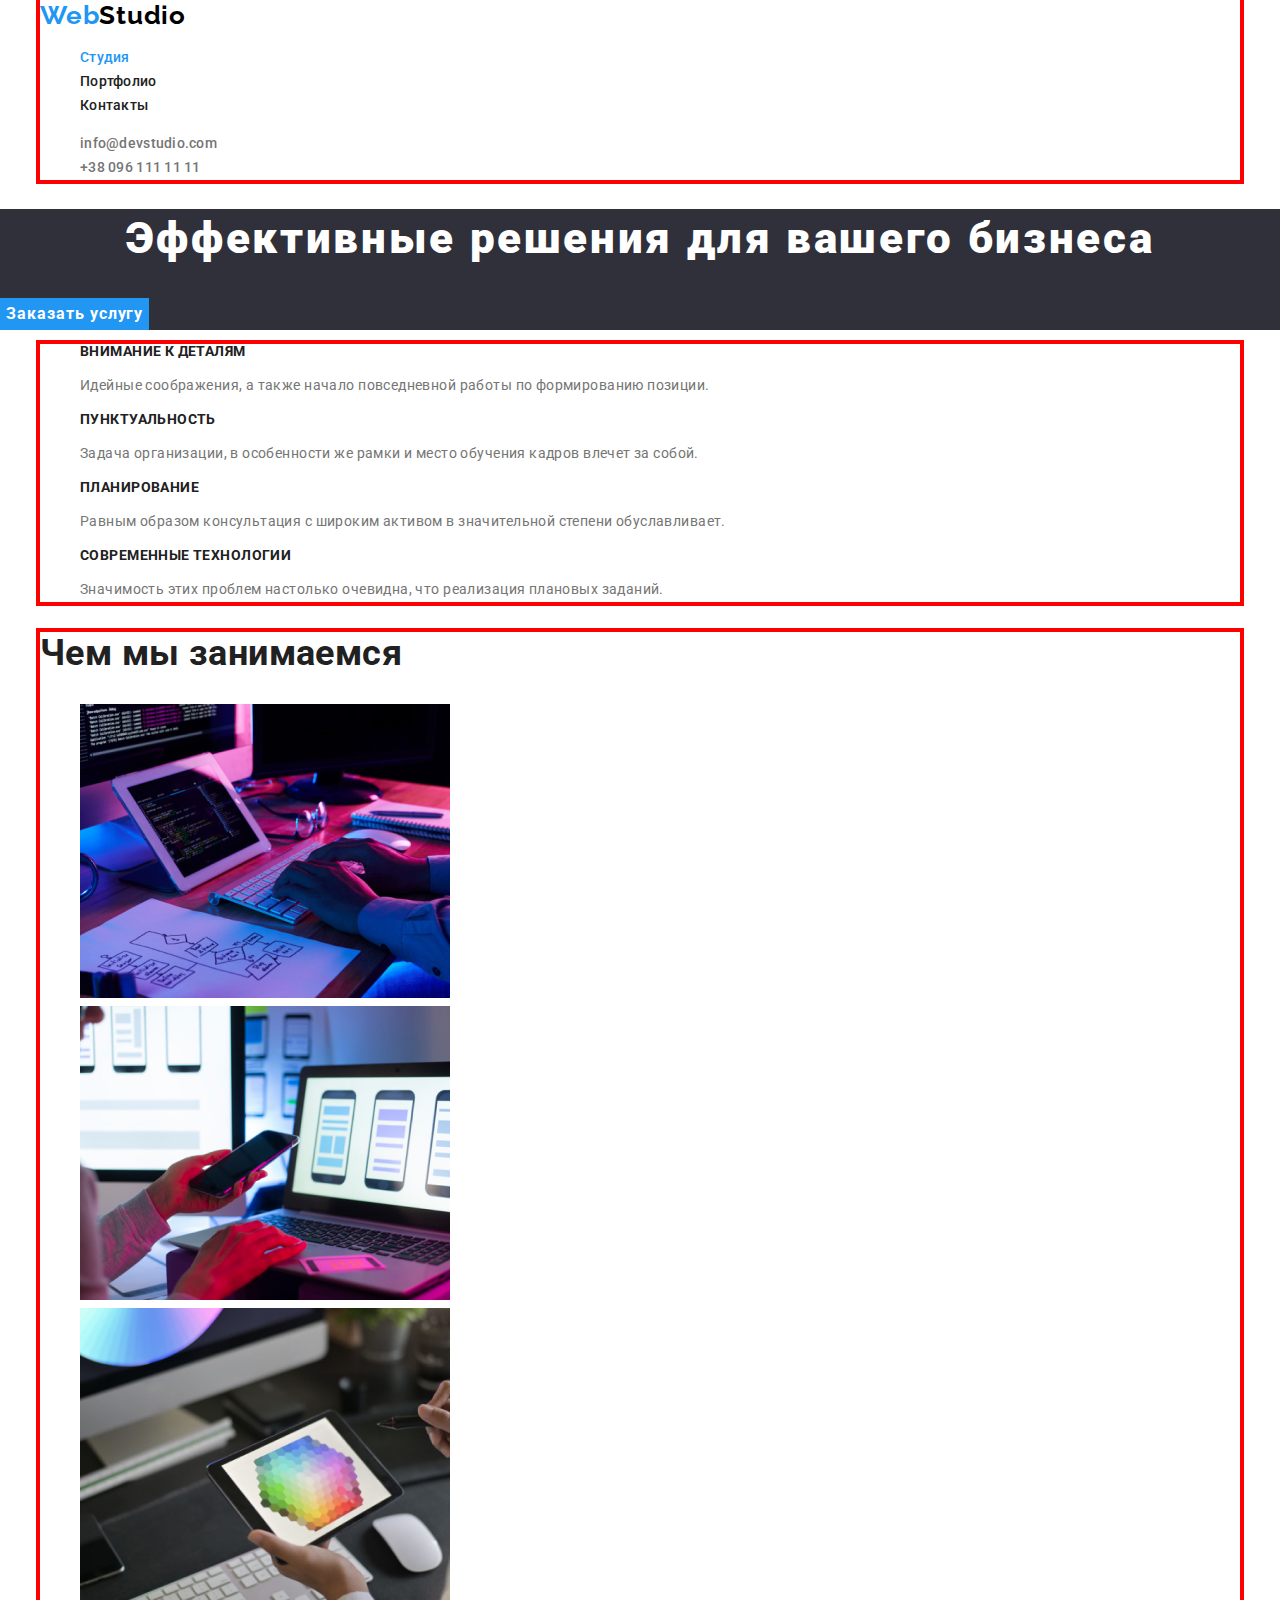
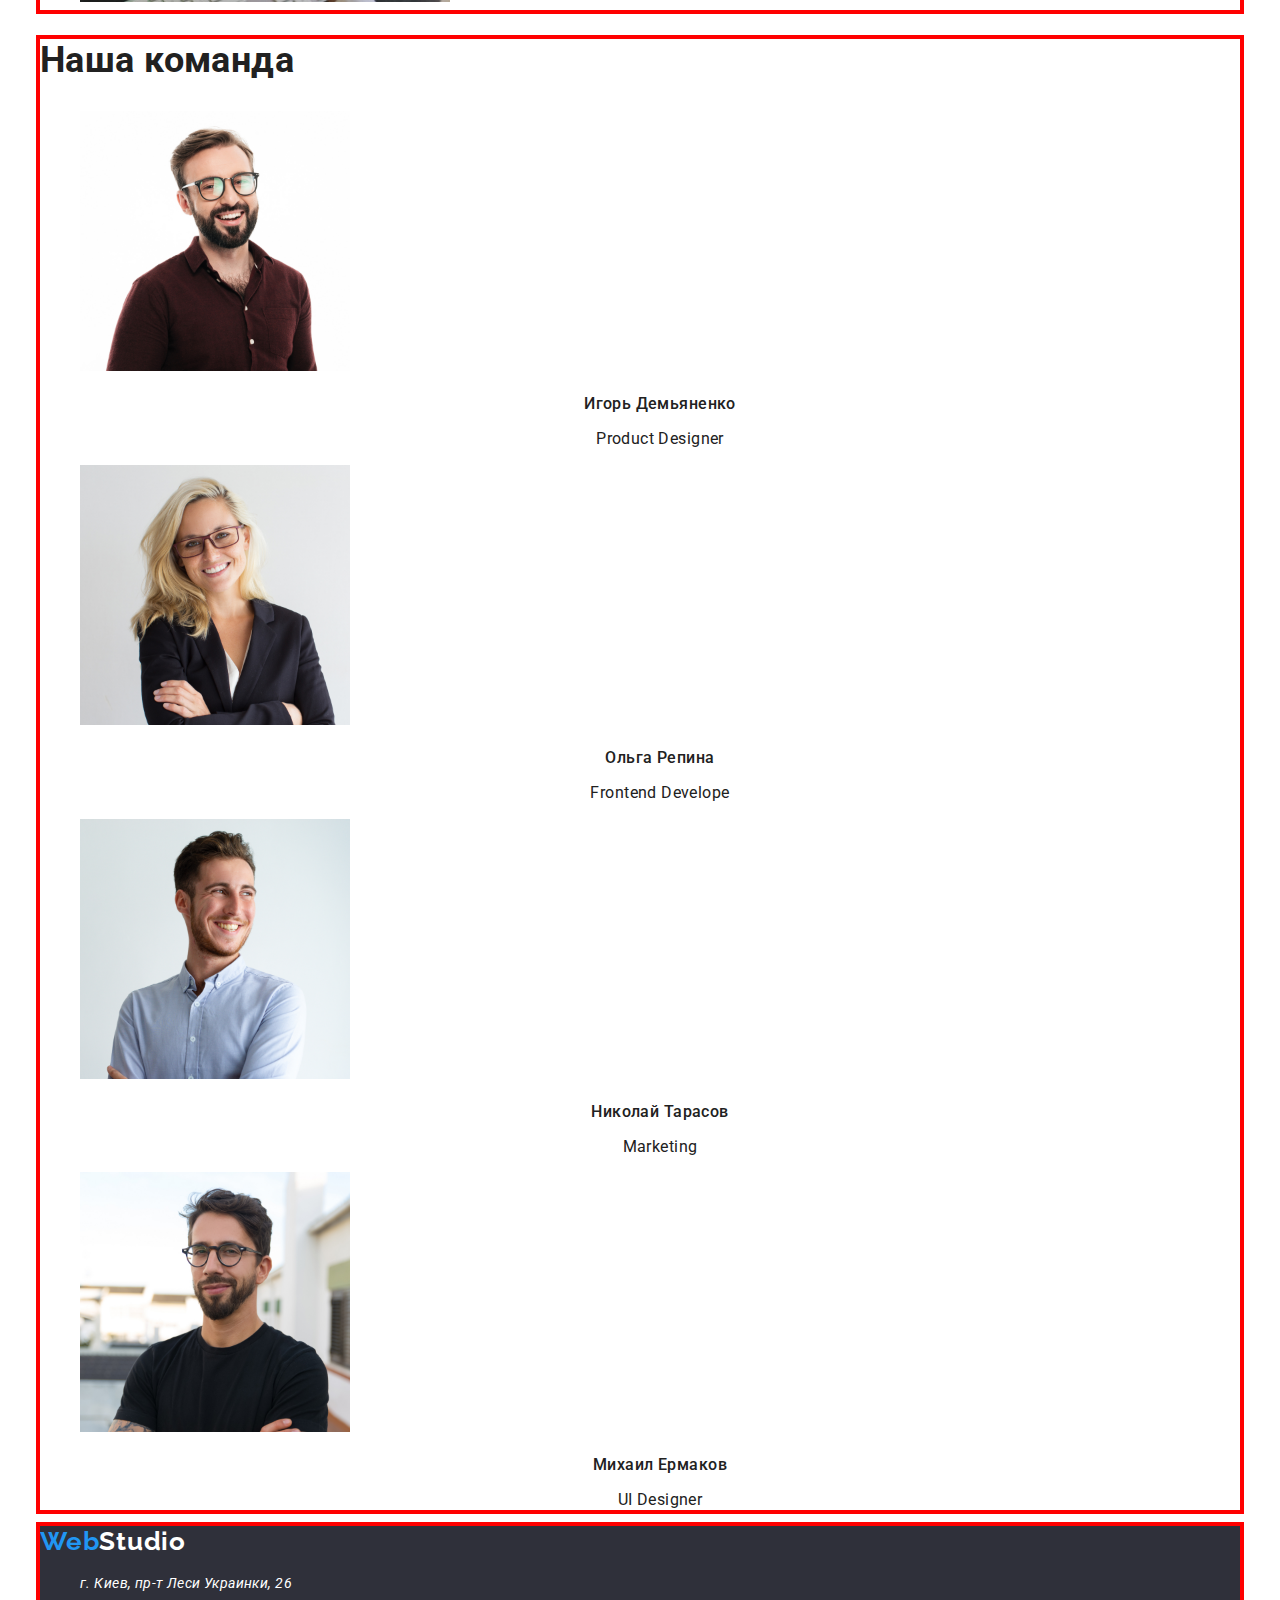
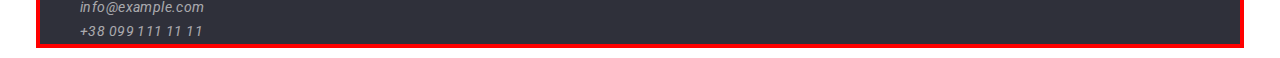
==== index.html @ fb8f1f4e "контейнер для html" ====
<!DOCTYPE html>
<html lang="ru">

<head>
    <meta charset="UTF-8">
    <meta http-equiv="X-UA-Compatible" content="IE=edge">
    <meta name="viewport" content="width=device-width, initial-scale=1.0">
    <title>Студия</title>
    <link rel="preconnect" href="https://fonts.googleapis.com">
    <link rel="preconnect" href="https://fonts.gstatic.com" crossorigin>
    <link rel="preconnect" href="https://fonts.googleapis.com">
    <link rel="preconnect" href="https://fonts.gstatic.com" crossorigin>
    <link href="https://fonts.googleapis.com/css2?family=Raleway:wght@700&family=Roboto:wght@400;500;700;900&display=swap"
        rel="stylesheet">
        <link rel="stylesheet" href="https://cdnjs.cloudflare.com/ajax/libs/modern-normalize/1.1.0/modern-normalize.min.css">
    <link rel="stylesheet" href="./css/styles.css">
</head>

<body>
    <!--Шапка сайта-->
    <header class="page-header">
<div class="container">

        <a href="" class="logo">Web<span class="logo-studio">Studio</span></a>
        <nav>
            <ul class="site-nav list">
                <li><a href="" class="link current">Студия</a></li>
                <li><a href="./portfolio.html" class="link">Портфолио</a></li>
                <li><a href="" class="link">Контакты</a></li>
            </ul>
        </nav>
        <ul class="auth-nav list">
            <li><a href="mailto:info@devstudio.com" class="link">info@devstudio.com</a></li>
            <li><a href="tel:+380961111111" class="link">+38 096 111 11 11</a></li>
        </ul>
        </div>
    </header>

    <main>
        <!--Головна картинка-->
        <section class="hero">
            <h1 class="hero-title">Эффективные решения для вашего бизнеса</h1>
            <button type="button" class="button-primary">Заказать услугу</button>
        </section>

        <!--Особливості-->
        <div class="container">
        <section class="feature">
            <h2 hidden class="section-title">Особенности</h2>
            <ul class="feature-items list">
                <li>
                    <h3 class="title">Внимание к деталям</h3>
                    <p>Идейные соображения, а также начало повседневной работы по формированию позиции.</p>
                </li>

                <li>
                    <h3 class="title">Пунктуальность</h3>
                    <p>Задача организации, в особенности же рамки и место обучения кадров влечет за собой.</p>
                </li>

                <li>
                    <h3 class="title">Планирование</h3>
                    <p>Равным образом консультация с широким активом в значительной степени обуславливает.</p>
                </li>

                <li>
                    <h3 class="title">Современные технологии</h3>
                    <p>Значимость этих проблем настолько очевидна, что реализация плановых заданий.</p>
                </li>
            </ul>
        </section>
        </div>
        <!--Чим ми займаємося-->
        <div class="container">
        <section class="section">
            <h2 class="section-title">Чем мы занимаемся</h2>
            <ul class="list">
                <li><img src="./images/img1.jpg" alt="создание сайтов" width="370" height="294"> </li>
                <li> <img src="./images/img1.2.jpg" alt="работа на электронных носителях" width="370" height="294"></li>
                <li> <img src="./images/img1.3.jpg" alt="дизайн и графика" width="370" height="294"></li>
            </ul>
        </section>
        </div>
        <!--Команда-->
        <div class="container">
        <section class="team">
            <h2 class="section-title">Наша команда</h2>
            <ul class="team-items list">
                <li><img src="./images/img.jpg" alt="фото дизайнер" width="270" height="260">
                    <h3 class="title">Игорь Демьяненко</h3>
                    <p class="text" lang="en">Product Designer</p>
                </li>
                <li><img src="./images/img2.jpg" alt="фото фронтэнд" width="270" height="260">
                    <h3 class="title">Ольга Репина</h3>
                    <p class="text" lang="en">Frontend Develope</p>
                </li>
                <li><img src="./images/img3.jpg" alt="фото маркетолог" width="270" height="260">
                    <h3 class="title">Николай Тарасов</h3>
                    <p class="text" lang="en">Marketing</p>
                </li>
                <li><img src="./images/img4.jpg" alt="фото інтерфейс дизайнер" width="270" height="260">
                    <h3 class="title">Михаил Ермаков</h3>
                    <p class="text" lang="en">UI Designer</p>
                </li>
            </ul>
        </section>
        </div>
    </main>
    <!--Підвал-->
    <div class="container">
    <footer class="footer">
        <a href="" class="logo"> Web<span class="logo-white">Studio</span></a>
        <address>
            <ul class="list">
                <li><a href="" class="footer-address">г. Киев, пр-т Леси Украинки, 26</a> </li>
                <li><a href="mailto:info@example.com" class="footer-contacts">info@example.com</a></li>
                <li><a href="tel:+380991111111" class="footer-contacts">+38 099 111 11 11</a></li>
            </ul>
        </address>
    </footer>
    </div>
</body>

</html>
---- css/styles.css ----
:root {
  --basic-text-color: #757575;
  --text-color: #212121;
  --accent-color: #2196f3;
  --basic-bg-color: #ffffff;
  --secondary-bg-color: #f5f4fa;
  --bg-color: #2f303a;
  --text-white-color: #ffffff;
}

body {
  background-color: var(--basic-bg-color);
  color: var(--basic-text-color);
  font-family: roboto, sans-serif;
  font-weight: 400;
  font-size: 14px;
  line-height: 1.71;
  letter-spacing: 0.03em;
}

.container {
  margin-left: auto;
  margin-right: auto;
  width: 1200px;
  outline: 4px solid red;
}

/* обнуляція списку */
.list {
  list-style: none;
}

/* ссилки */
.link {
  color: var(--text-color);
  text-decoration: none;
  font-weight: 500;
  line-height: 1.14;
  letter-spacing: 0.02em;
}

/* заголовки*/

.section-title {
  color: var(--text-color);
  font-weight: 700;
  font-size: 36px;
  line-height: 1.17;
}

/* логотип */
.logo {
  color: var(--accent-color);
  text-decoration: none;
  font-family: Raleway, sans-serif;
  font-weight: 700;
  font-size: 26px;
  line-height: 1.19;
  letter-spacing: 0.03em;
}

.logo-studio {
  color: #000000;
}

.logo-white {
  color: var(--text-white-color);
}

/* навигація */
.site-nav .link:hover,
.site-nav .link:focus {
  color: var(--accent-color);
}
.site-nav .link.current {
  color: var(--accent-color);
}

.auth-nav .link {
  color: var(--basic-text-color);
}

.auth-nav .link:hover,
.auth-nav .link:focus {
  color: var(--accent-color);
}

/* герой */
.hero {
  background-color: var(--bg-color);
}

.hero-title {
  color: var(--text-white-color);
  font-weight: 900;
  font-size: 44px;
  line-height: 1.36;
  text-align: center;
  letter-spacing: 0.06em;
}

.button-primary {
  background-color: var(--accent-color);
  color: var(--text-white-color);
  font-family: inherit;
  font-weight: 700;
  font-size: 16px;
  line-height: 1.87;
  letter-spacing: 0.06em;
  cursor: pointer;
  border: none;
}

.button-primary:hover,
.button-primary:focus {
  background-color: var(--accent-color);
  color: var(--text-white-color);
}

/* функції */
.feature-items .title {
  color: var(--text-color);
  font-weight: 700;
  font-size: inherit;
  line-height: 1.14;
  text-transform: uppercase;
}

/* команда */
.team-items .title {
  color: var(--text-color);
  font-weight: 500;
  font-size: 16px;
  line-height: 1.18;
  text-align: center;
}
.team-items .text {
  color: var(--text-color);
  font-size: 16px;
  line-height: 1.18;
  text-align: center;
}

/* футер */
.footer {
  background-color: var(--bg-color);
  line-height: 1.71;
}

.footer-address {
  color: var(--text-white-color);
  text-decoration: none;
}

.footer-contacts {
  color: rgba(255, 255, 255, 0.6);
  text-decoration: none;
}
.footer-address:hover,
.footer-address:focus {
  color: var(--accent-color);
}

.footer-contacts:hover,
.footer-contacts:focus {
  color: var(--accent-color);
}

/* портфоліо кнопки*/

.button-secondary {
  background-color: var(--secondary-bg-color);
  color: var(--text-color);
  font-family: inherit;
  font-weight: 500;
  font-size: 16px;
  line-height: 1.62;
  cursor: pointer;
  border: none;
}

.button-secondary:hover,
.button-secondary:focus {
  background-color: var(--accent-color);
  color: var(--text-white-color);
}

.button-secondary.current {
  background-color: var(--accent-color);
  color: var(--text-white-color);
}

/* картинки портфоліо */

.images-items {
  color: var(--basic-text-color);
  font-size: 16px;
  line-height: 1.87;
}

.images-items-title {
  color: var(--text-color);
  font-family: inherit;
  font-weight: 700;
  font-size: 18px;
  line-height: 2;
  letter-spacing: 0.06em;
}
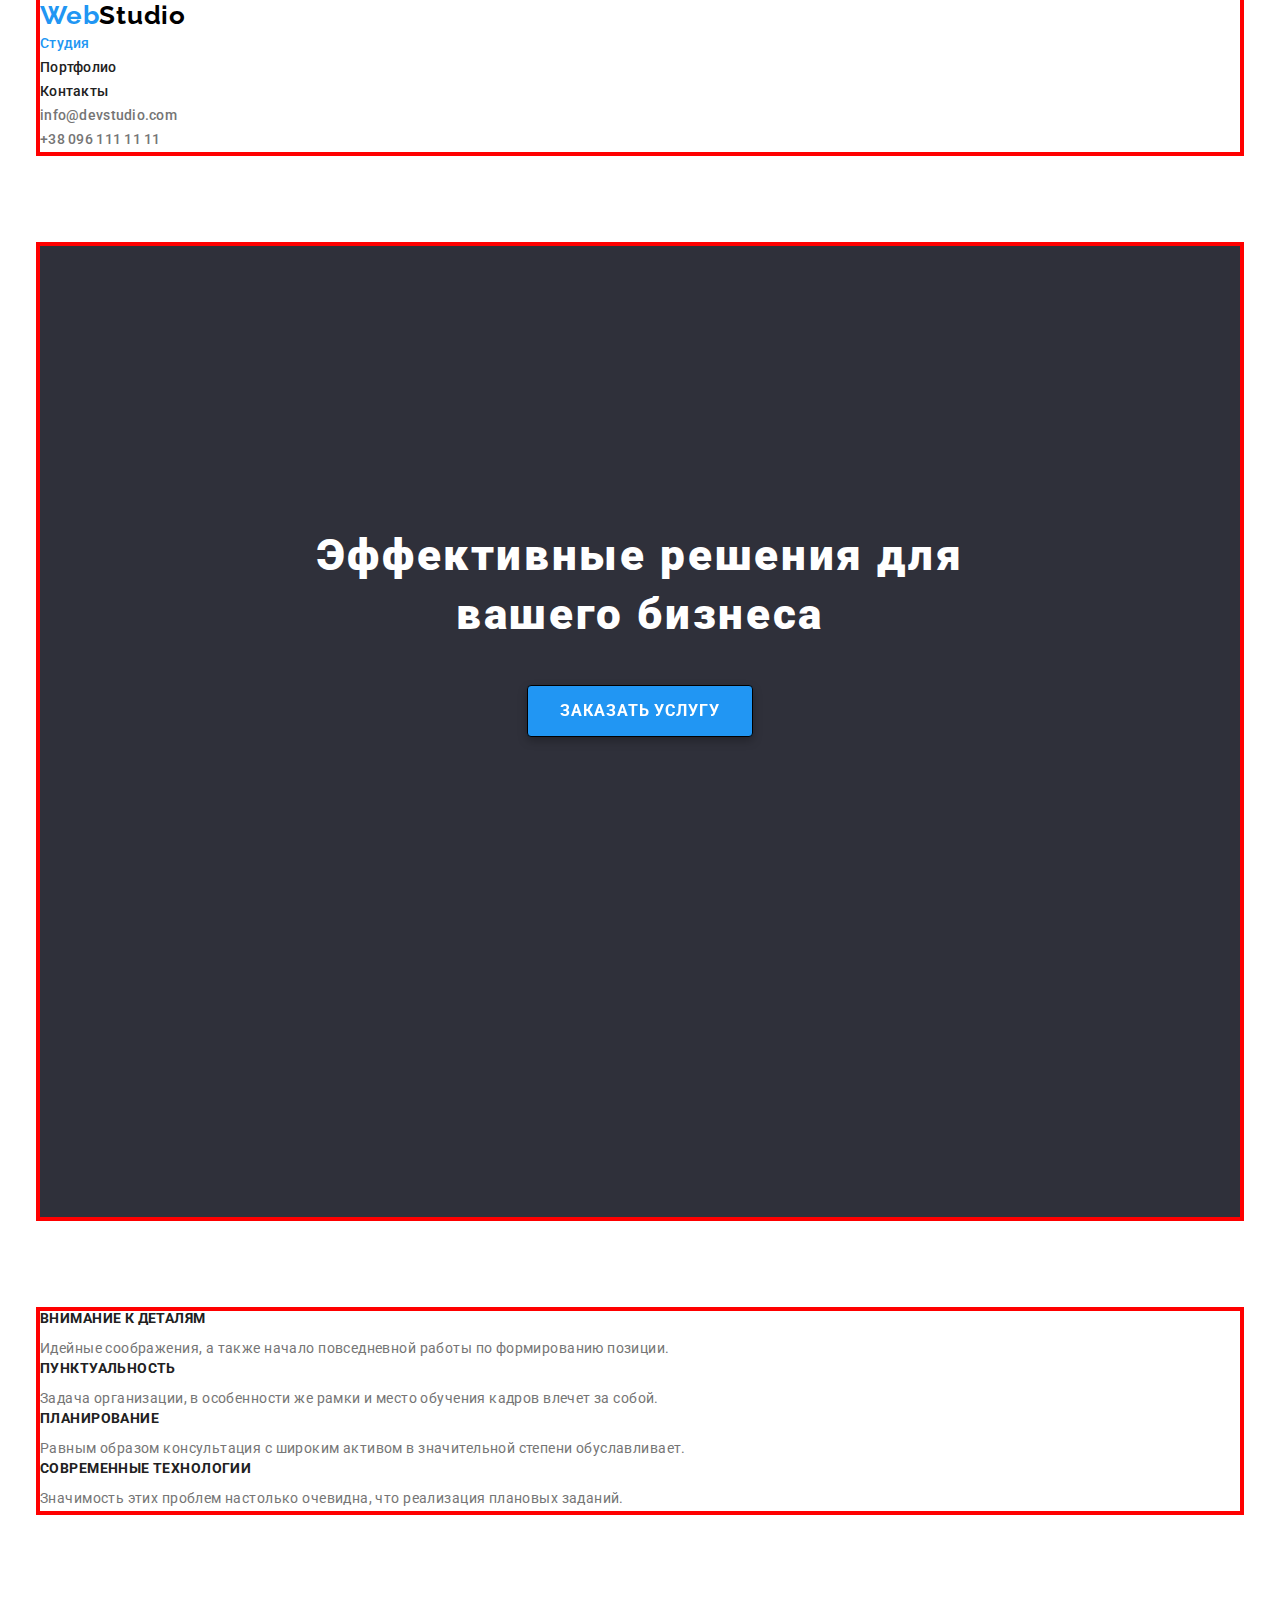
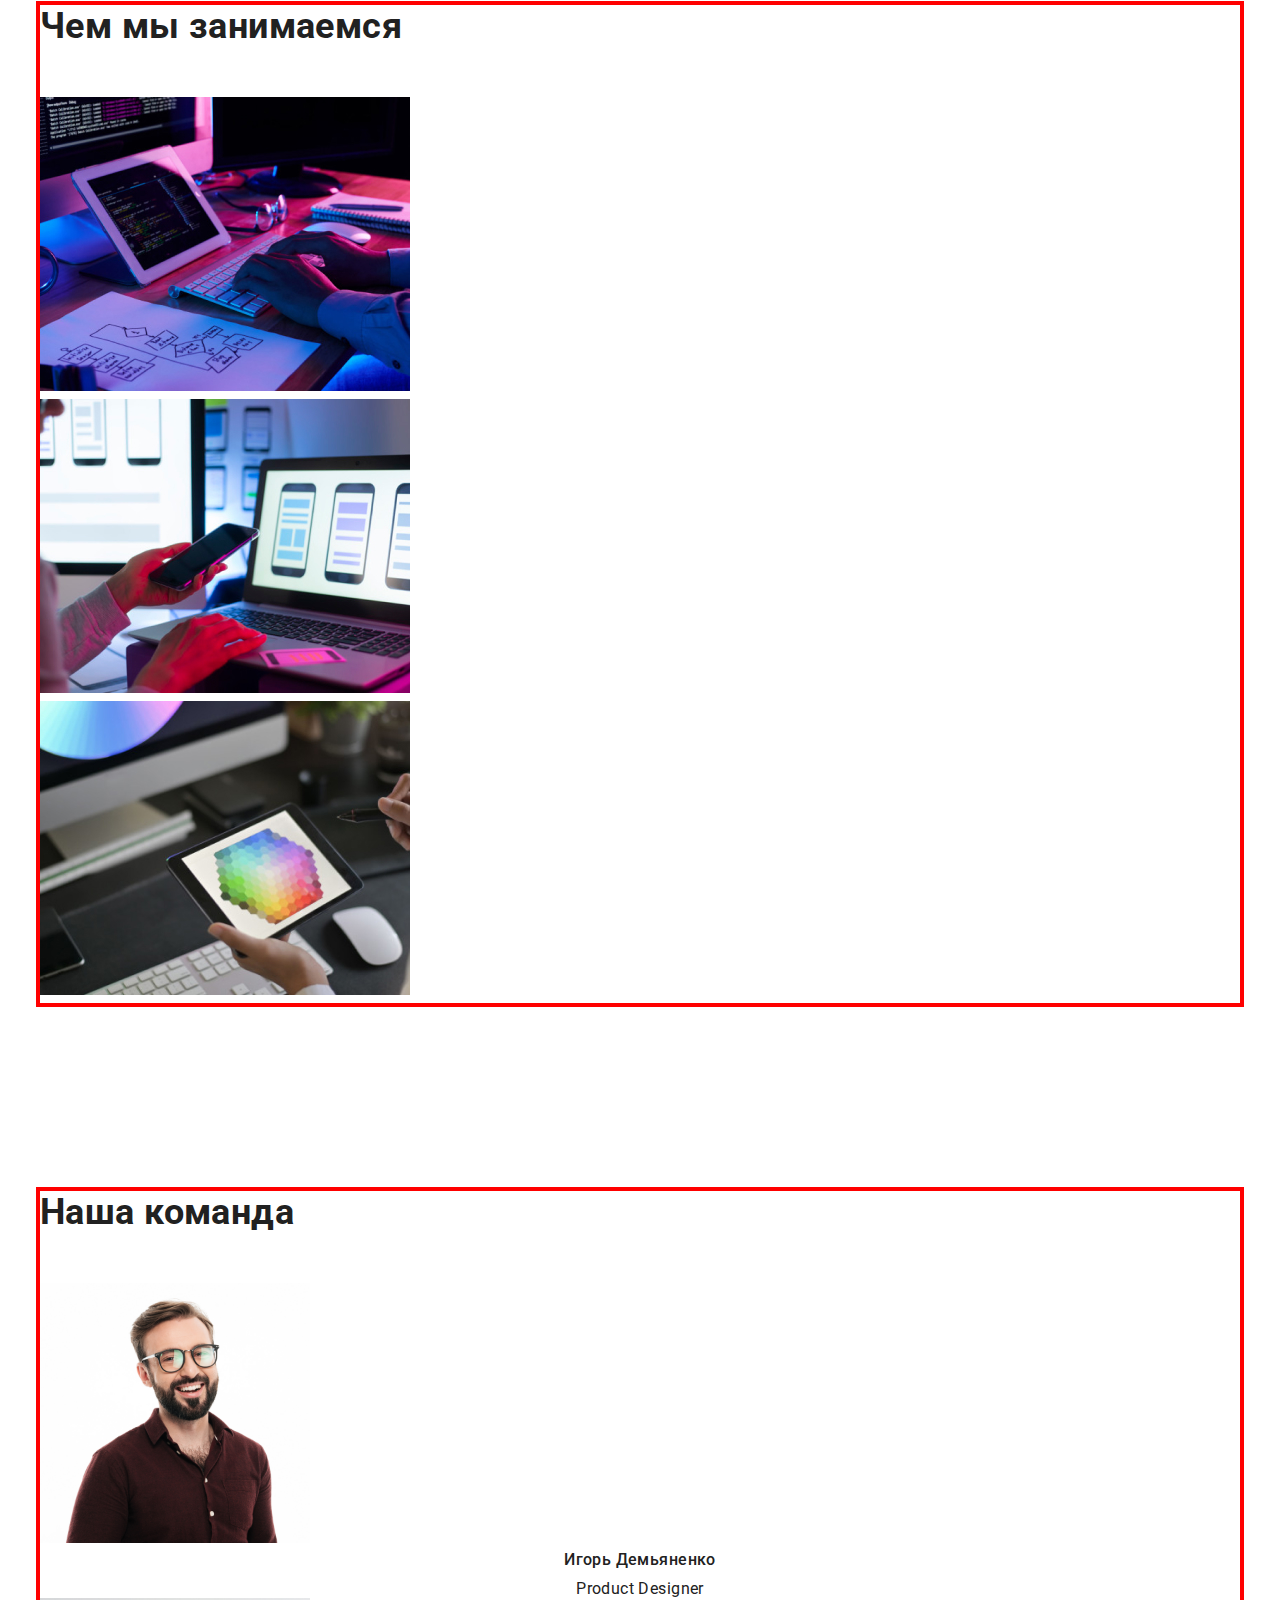
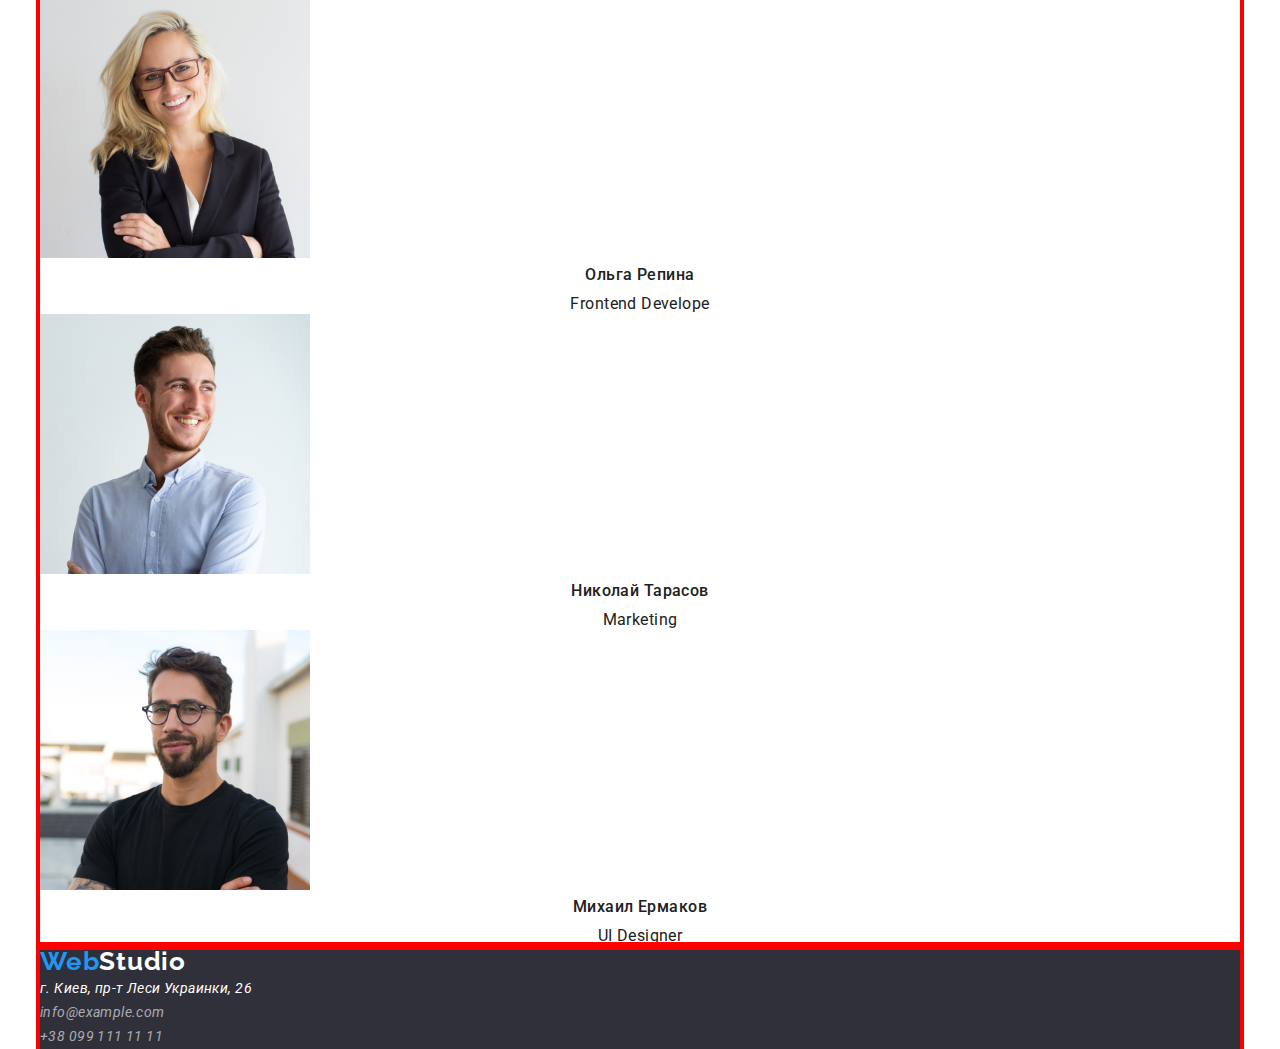
==== commit 6a5181a8: "маржини" ====
--- a/index.html
+++ b/index.html
@@ -18,8 +18,8 @@
 
 <body>
     <!--Шапка сайта-->
+    <div class="container">
     <header class="page-header">
-<div class="container">
 
         <a href="" class="logo">Web<span class="logo-studio">Studio</span></a>
         <nav>
@@ -29,20 +29,20 @@
                 <li><a href="" class="link">Контакты</a></li>
             </ul>
         </nav>
-        <ul class="auth-nav list">
+        <ul class="auth-nav list ">
             <li><a href="mailto:info@devstudio.com" class="link">info@devstudio.com</a></li>
             <li><a href="tel:+380961111111" class="link">+38 096 111 11 11</a></li>
         </ul>
-        </div>
     </header>
-
+</div>
     <main>
         <!--Головна картинка-->
+        <div class="container">
         <section class="hero">
             <h1 class="hero-title">Эффективные решения для вашего бизнеса</h1>
             <button type="button" class="button-primary">Заказать услугу</button>
         </section>
-
+</div>
         <!--Особливості-->
         <div class="container">
         <section class="feature">
@@ -50,22 +50,22 @@
             <ul class="feature-items list">
                 <li>
                     <h3 class="title">Внимание к деталям</h3>
-                    <p>Идейные соображения, а также начало повседневной работы по формированию позиции.</p>
+                    <p class="paragraf">Идейные соображения, а также начало повседневной работы по формированию позиции.</p>
                 </li>
 
                 <li>
                     <h3 class="title">Пунктуальность</h3>
-                    <p>Задача организации, в особенности же рамки и место обучения кадров влечет за собой.</p>
+                    <p class="paragraf">Задача организации, в особенности же рамки и место обучения кадров влечет за собой.</p>
                 </li>
 
                 <li>
                     <h3 class="title">Планирование</h3>
-                    <p>Равным образом консультация с широким активом в значительной степени обуславливает.</p>
+                    <p class="paragraf">Равным образом консультация с широким активом в значительной степени обуславливает.</p>
                 </li>
 
                 <li>
                     <h3 class="title">Современные технологии</h3>
-                    <p>Значимость этих проблем настолько очевидна, что реализация плановых заданий.</p>
+                    <p class="paragraf">Значимость этих проблем настолько очевидна, что реализация плановых заданий.</p>
                 </li>
             </ul>
         </section>
--- a/css/styles.css
+++ b/css/styles.css
@@ -28,6 +28,8 @@
 /* обнуляція списку */
 .list {
   list-style: none;
+  padding: 0;
+  margin: 0;
 }
 
 /* ссилки */
@@ -46,6 +48,14 @@
   font-weight: 700;
   font-size: 36px;
   line-height: 1.17;
+  margin-bottom: 50px;
+  margin-top: 0;
+}
+
+/* верхня лінія */
+.page-header {
+  margin-bottom: 94px;
+  margin-top: 0;
 }
 
 /* логотип */
@@ -88,6 +98,9 @@
 /* герой */
 .hero {
   background-color: var(--bg-color);
+  padding: 280px 252px;
+  text-align: center;
+  margin-bottom: 94px;
 }
 
 .hero-title {
@@ -95,8 +108,11 @@
   font-weight: 900;
   font-size: 44px;
   line-height: 1.36;
-  text-align: center;
   letter-spacing: 0.06em;
+  min-width: 696px;
+  padding: 0;
+  margin-bottom: 40px;
+  margin-top: 0;
 }
 
 .button-primary {
@@ -106,9 +122,17 @@
   font-weight: 700;
   font-size: 16px;
   line-height: 1.87;
+  display: inline-block;
+  align-items: center;
+  padding: 10px 32px;
+  min-width: 200px;
+  border-radius: 4px;
+  margin-bottom: 200px;
+  text-transform: uppercase;
   letter-spacing: 0.06em;
   cursor: pointer;
-  border: none;
+  border: 1px solid #000000;
+  filter: drop-shadow(0px 4px 4px rgba(0, 0, 0, 0.25));
 }
 
 .button-primary:hover,
@@ -118,12 +142,25 @@
 }
 
 /* функції */
+.feature {
+  margin-bottom: 94px;
+}
 .feature-items .title {
   color: var(--text-color);
   font-weight: 700;
   font-size: inherit;
   line-height: 1.14;
   text-transform: uppercase;
+  margin-bottom: 10px;
+  margin-top: 0;
+}
+.feature-items .paragraf {
+  margin: 0;
+}
+
+/* чим ми займаємося */
+.section {
+  margin-bottom: 188px;
 }
 
 /* команда */
@@ -133,12 +170,15 @@
   font-size: 16px;
   line-height: 1.18;
   text-align: center;
+  margin-bottom: 10px;
+  margin-top: 0;
 }
 .team-items .text {
   color: var(--text-color);
   font-size: 16px;
   line-height: 1.18;
   text-align: center;
+  margin: 0;
 }
 
 /* футер */
@@ -167,6 +207,10 @@
 }
 
 /* портфоліо кнопки*/
+.button {
+  margin-bottom: 34px;
+  margin-top: 0;
+}
 
 .button-secondary {
   background-color: var(--secondary-bg-color);
@@ -174,9 +218,13 @@
   font-family: inherit;
   font-weight: 500;
   font-size: 16px;
+  display: inline-block;
+  padding: 6px 22px;
+  text-align: center;
+  border: transparent;
+  border-radius: 4px;
   line-height: 1.62;
   cursor: pointer;
-  border: none;
 }
 
 .button-secondary:hover,
@@ -188,9 +236,29 @@
 .button-secondary.current {
   background-color: var(--accent-color);
   color: var(--text-white-color);
+  min-width: 73px;
+  box-shadow: 0px 3px 1px rgba(0, 0, 0, 0.1), 0px 1px 2px rgba(0, 0, 0, 0.08),
+    0px 2px 2px rgba(0, 0, 0, 0.12);
+}
+.button-secondary.web {
+  min-width: 128px;
+}
+.button-secondary.application {
+  min-width: 145px;
+}
+
+.button-secondary.desing {
+  min-width: 103px;
+}
+.button-secondary.marketing {
+  min-width: 130px;
 }
 
 /* картинки портфоліо */
+.portfolio {
+  margin-bottom: 94px;
+  margin-top: 0;
+}
 
 .images-items {
   color: var(--basic-text-color);
@@ -205,4 +273,9 @@
   font-size: 18px;
   line-height: 2;
   letter-spacing: 0.06em;
-}
+  margin-bottom: 4px;
+  margin-top: 0;
+}
+.images-items-text {
+  margin: 0;
+}
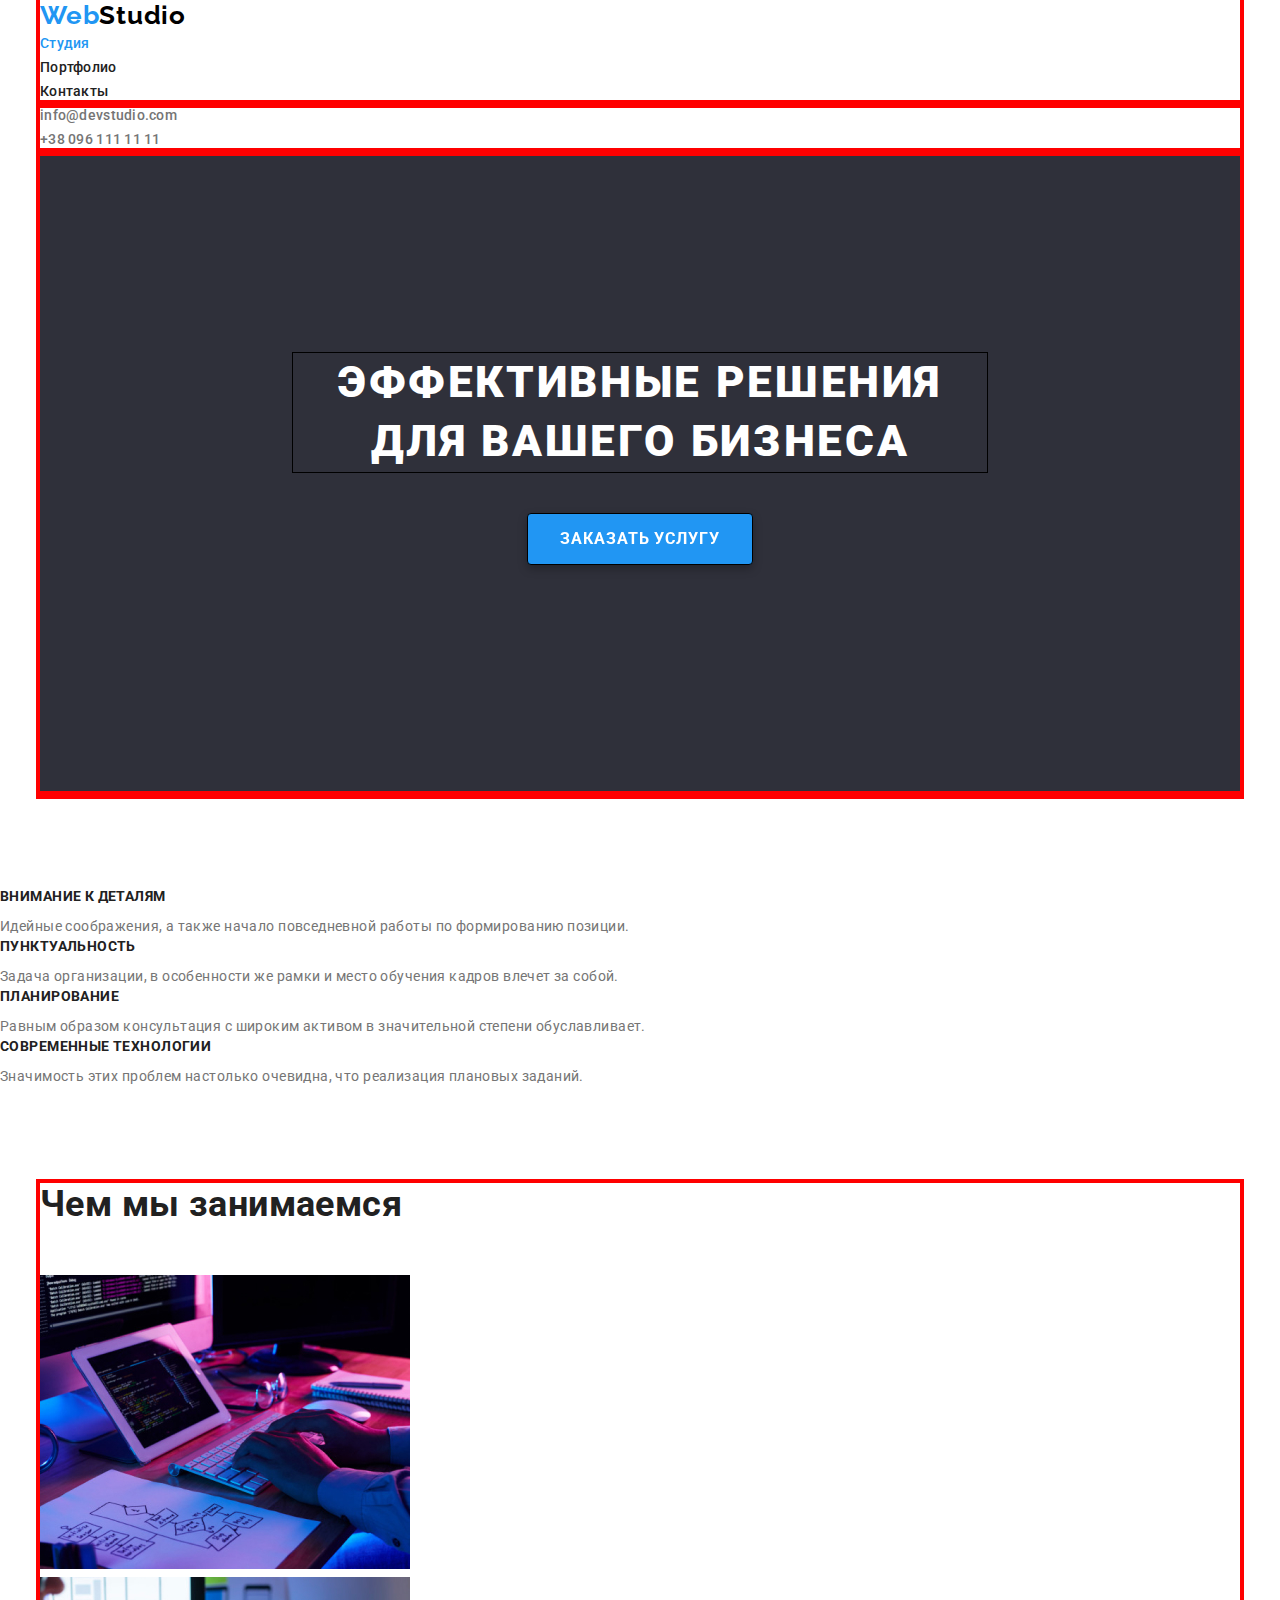
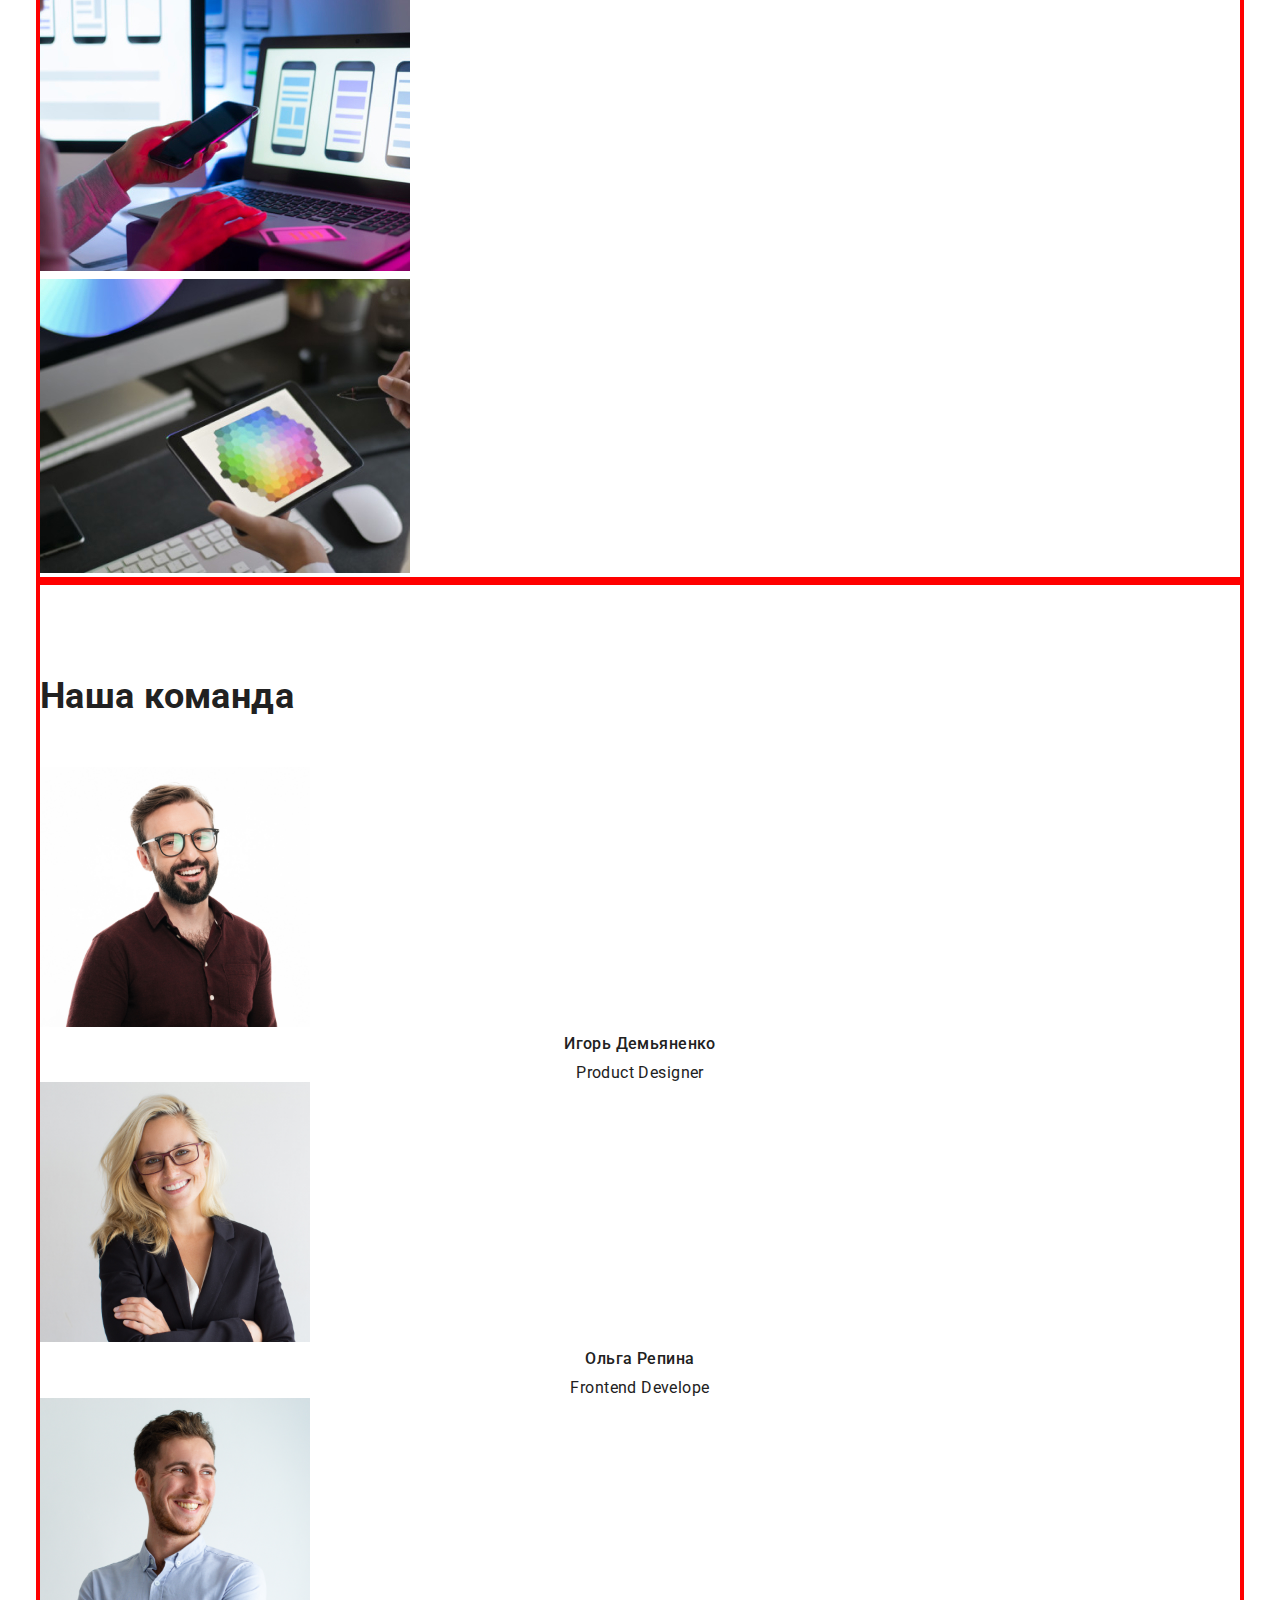
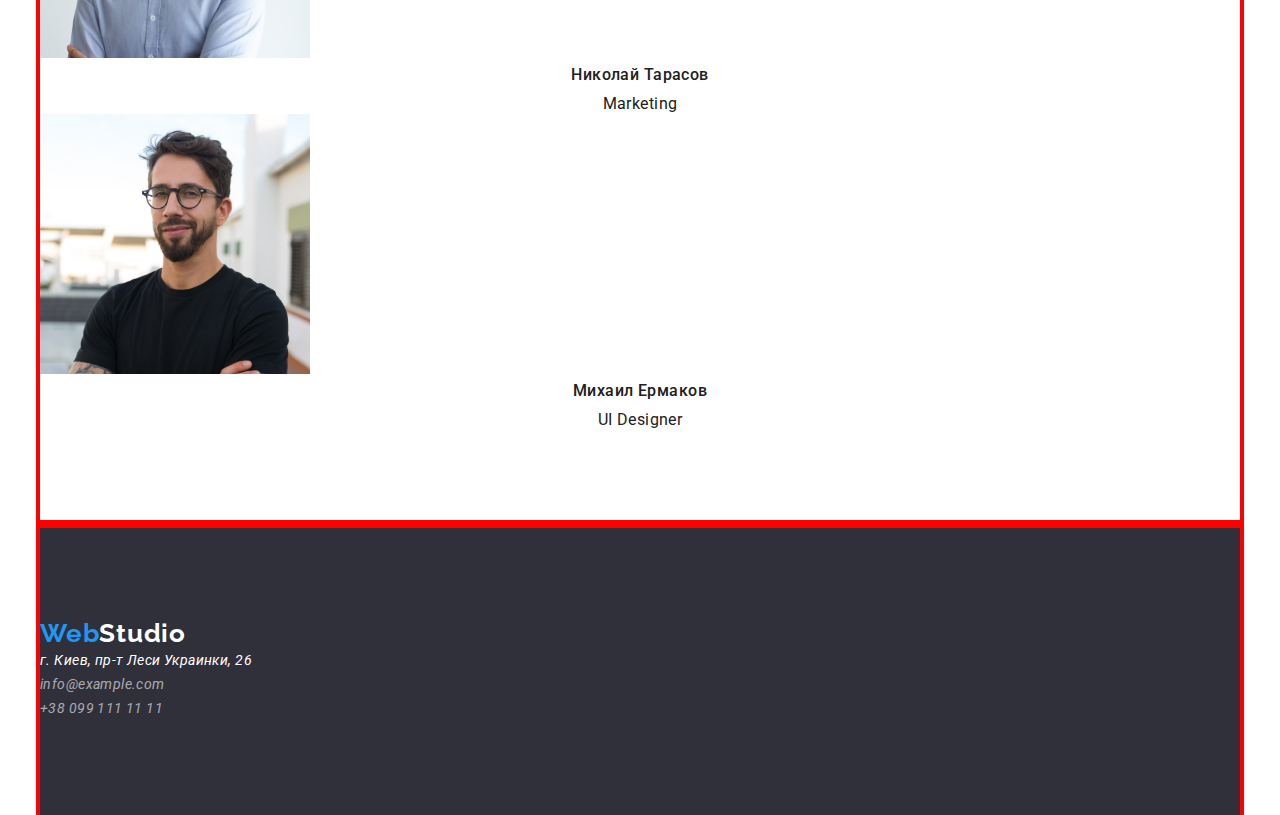
==== commit fcb32c43: "кнопки" ====
--- a/index.html
+++ b/index.html
@@ -18,7 +18,8 @@
 
 <body>
     <!--Шапка сайта-->
-    <div class="container">
+    
+<div class="container">
     <header class="page-header">
 
         <a href="" class="logo">Web<span class="logo-studio">Studio</span></a>
@@ -28,51 +29,56 @@
                 <li><a href="./portfolio.html" class="link">Портфолио</a></li>
                 <li><a href="" class="link">Контакты</a></li>
             </ul>
+       
         </nav>
+        </div>
+        <div class="container">
         <ul class="auth-nav list ">
             <li><a href="mailto:info@devstudio.com" class="link">info@devstudio.com</a></li>
             <li><a href="tel:+380961111111" class="link">+38 096 111 11 11</a></li>
         </ul>
+       
     </header>
-</div>
+    </div>
+  
     <main>
         <!--Головна картинка-->
-        <div class="container">
+    <div class="container">
         <section class="hero">
             <h1 class="hero-title">Эффективные решения для вашего бизнеса</h1>
-            <button type="button" class="button-primary">Заказать услугу</button>
+            <button type="button" class="button primary">Заказать услугу</button>
         </section>
 </div>
         <!--Особливості-->
-        <div class="container">
-        <section class="feature">
+        <div class="container"></div>
+        <section class="feature section">
             <h2 hidden class="section-title">Особенности</h2>
             <ul class="feature-items list">
                 <li>
                     <h3 class="title">Внимание к деталям</h3>
-                    <p class="paragraf">Идейные соображения, а также начало повседневной работы по формированию позиции.</p>
+                    <p>Идейные соображения, а также начало повседневной работы по формированию позиции.</p>
                 </li>
 
                 <li>
                     <h3 class="title">Пунктуальность</h3>
-                    <p class="paragraf">Задача организации, в особенности же рамки и место обучения кадров влечет за собой.</p>
+                    <p>Задача организации, в особенности же рамки и место обучения кадров влечет за собой.</p>
                 </li>
 
                 <li>
                     <h3 class="title">Планирование</h3>
-                    <p class="paragraf">Равным образом консультация с широким активом в значительной степени обуславливает.</p>
+                    <p>Равным образом консультация с широким активом в значительной степени обуславливает.</p>
                 </li>
 
                 <li>
                     <h3 class="title">Современные технологии</h3>
-                    <p class="paragraf">Значимость этих проблем настолько очевидна, что реализация плановых заданий.</p>
+                    <p>Значимость этих проблем настолько очевидна, что реализация плановых заданий.</p>
                 </li>
             </ul>
         </section>
-        </div>
+    </div>
         <!--Чим ми займаємося-->
-        <div class="container">
-        <section class="section">
+    <div class="container">
+        <section>
             <h2 class="section-title">Чем мы занимаемся</h2>
             <ul class="list">
                 <li><img src="./images/img1.jpg" alt="создание сайтов" width="370" height="294"> </li>
@@ -82,8 +88,8 @@
         </section>
         </div>
         <!--Команда-->
-        <div class="container">
-        <section class="team">
+    <div class="container">
+        <section class="team section">
             <h2 class="section-title">Наша команда</h2>
             <ul class="team-items list">
                 <li><img src="./images/img.jpg" alt="фото дизайнер" width="270" height="260">
@@ -107,8 +113,8 @@
         </div>
     </main>
     <!--Підвал-->
-    <div class="container">
-    <footer class="footer">
+<div class="container">
+    <footer class="footer section">
         <a href="" class="logo"> Web<span class="logo-white">Studio</span></a>
         <address>
             <ul class="list">
@@ -119,6 +125,7 @@
         </address>
     </footer>
     </div>
+
 </body>
 
 </html>--- a/css/styles.css
+++ b/css/styles.css
@@ -19,10 +19,23 @@
 }
 
 .container {
+  width: 1200px;
   margin-left: auto;
   margin-right: auto;
-  width: 1200px;
   outline: 4px solid red;
+}
+
+.section {
+  padding-top: 94px;
+  padding-bottom: 94px;
+}
+
+/* знімаємо маржини з заголовків і абзаців */
+h1,
+h2,
+h3,
+p {
+  margin: 0;
 }
 
 /* обнуляція списку */
@@ -48,14 +61,7 @@
   font-weight: 700;
   font-size: 36px;
   line-height: 1.17;
-  margin-bottom: 50px;
-  margin-top: 0;
-}
-
-/* верхня лінія */
-.page-header {
-  margin-bottom: 94px;
-  margin-top: 0;
+  padding-bottom: 50px;
 }
 
 /* логотип */
@@ -98,9 +104,7 @@
 /* герой */
 .hero {
   background-color: var(--bg-color);
-  padding: 280px 252px;
-  text-align: center;
-  margin-bottom: 94px;
+  text-align: center;
 }
 
 .hero-title {
@@ -109,59 +113,30 @@
   font-size: 44px;
   line-height: 1.36;
   letter-spacing: 0.06em;
+  text-transform: uppercase;
+
+  display: inline-block;
   min-width: 696px;
-  padding: 0;
+  margin-top: 200px;
+  margin-left: 252px;
   margin-bottom: 40px;
-  margin-top: 0;
-}
-
-.button-primary {
-  background-color: var(--accent-color);
-  color: var(--text-white-color);
-  font-family: inherit;
-  font-weight: 700;
-  font-size: 16px;
-  line-height: 1.87;
-  display: inline-block;
-  align-items: center;
-  padding: 10px 32px;
-  min-width: 200px;
-  border-radius: 4px;
-  margin-bottom: 200px;
-  text-transform: uppercase;
-  letter-spacing: 0.06em;
-  cursor: pointer;
+  margin-right: 252px;
   border: 1px solid #000000;
-  filter: drop-shadow(0px 4px 4px rgba(0, 0, 0, 0.25));
-}
-
-.button-primary:hover,
-.button-primary:focus {
-  background-color: var(--accent-color);
-  color: var(--text-white-color);
 }
 
 /* функції */
-.feature {
-  margin-bottom: 94px;
-}
+
 .feature-items .title {
   color: var(--text-color);
   font-weight: 700;
   font-size: inherit;
   line-height: 1.14;
   text-transform: uppercase;
-  margin-bottom: 10px;
+  padding-bottom: 10px;
   margin-top: 0;
 }
-.feature-items .paragraf {
-  margin: 0;
-}
 
 /* чим ми займаємося */
-.section {
-  margin-bottom: 188px;
-}
 
 /* команда */
 .team-items .title {
@@ -170,15 +145,13 @@
   font-size: 16px;
   line-height: 1.18;
   text-align: center;
-  margin-bottom: 10px;
-  margin-top: 0;
+  padding-bottom: 10px;
 }
 .team-items .text {
   color: var(--text-color);
   font-size: 16px;
   line-height: 1.18;
   text-align: center;
-  margin: 0;
 }
 
 /* футер */
@@ -208,57 +181,75 @@
 
 /* портфоліо кнопки*/
 .button {
+  font-family: inherit;
+  font-size: 16px;
+  display: inline-block;
+  border-radius: 4px;
+  cursor: pointer;
+  margin-top: 0;
+}
+.primary {
+  background-color: var(--accent-color);
+  color: var(--text-white-color);
+  font-weight: 700;
+  line-height: 1.87;
+  align-items: center;
+
+  padding: 10px 32px;
+  min-width: 200px;
+  text-transform: uppercase;
+  letter-spacing: 0.06em;
+  margin-bottom: 230px;
+  border: 1px solid #000000;
+  filter: drop-shadow(0px 4px 4px rgba(0, 0, 0, 0.25));
+}
+
+.button .primary:hover,
+.button .primary:focus {
+  background-color: var(--accent-color);
+  color: var(--text-white-color);
+}
+
+.secondary {
+  background-color: var(--secondary-bg-color);
+  color: var(--text-color);
+  font-weight: 500;
+  line-height: 1.62;
+
+  padding: 6px 22px;
   margin-bottom: 34px;
-  margin-top: 0;
-}
-
-.button-secondary {
-  background-color: var(--secondary-bg-color);
-  color: var(--text-color);
-  font-family: inherit;
-  font-weight: 500;
-  font-size: 16px;
-  display: inline-block;
-  padding: 6px 22px;
   text-align: center;
   border: transparent;
-  border-radius: 4px;
-  line-height: 1.62;
-  cursor: pointer;
-}
-
-.button-secondary:hover,
-.button-secondary:focus {
-  background-color: var(--accent-color);
-  color: var(--text-white-color);
-}
-
-.button-secondary.current {
+}
+
+.button .secondary:hover,
+.button .secondary:focus {
+  background-color: var(--accent-color);
+  color: var(--text-white-color);
+}
+
+.button .secondary.current {
   background-color: var(--accent-color);
   color: var(--text-white-color);
   min-width: 73px;
   box-shadow: 0px 3px 1px rgba(0, 0, 0, 0.1), 0px 1px 2px rgba(0, 0, 0, 0.08),
     0px 2px 2px rgba(0, 0, 0, 0.12);
 }
-.button-secondary.web {
+.button .secondary.web {
   min-width: 128px;
 }
-.button-secondary.application {
+.button .secondary.application {
   min-width: 145px;
 }
 
-.button-secondary.desing {
+.button .secondary.desing {
   min-width: 103px;
 }
-.button-secondary.marketing {
+.button .secondary.marketing {
   min-width: 130px;
 }
 
 /* картинки портфоліо */
-.portfolio {
-  margin-bottom: 94px;
-  margin-top: 0;
-}
 
 .images-items {
   color: var(--basic-text-color);
@@ -274,8 +265,6 @@
   line-height: 2;
   letter-spacing: 0.06em;
   margin-bottom: 4px;
-  margin-top: 0;
-}
-.images-items-text {
-  margin: 0;
-}
+}
+
+/* верхня лінія */
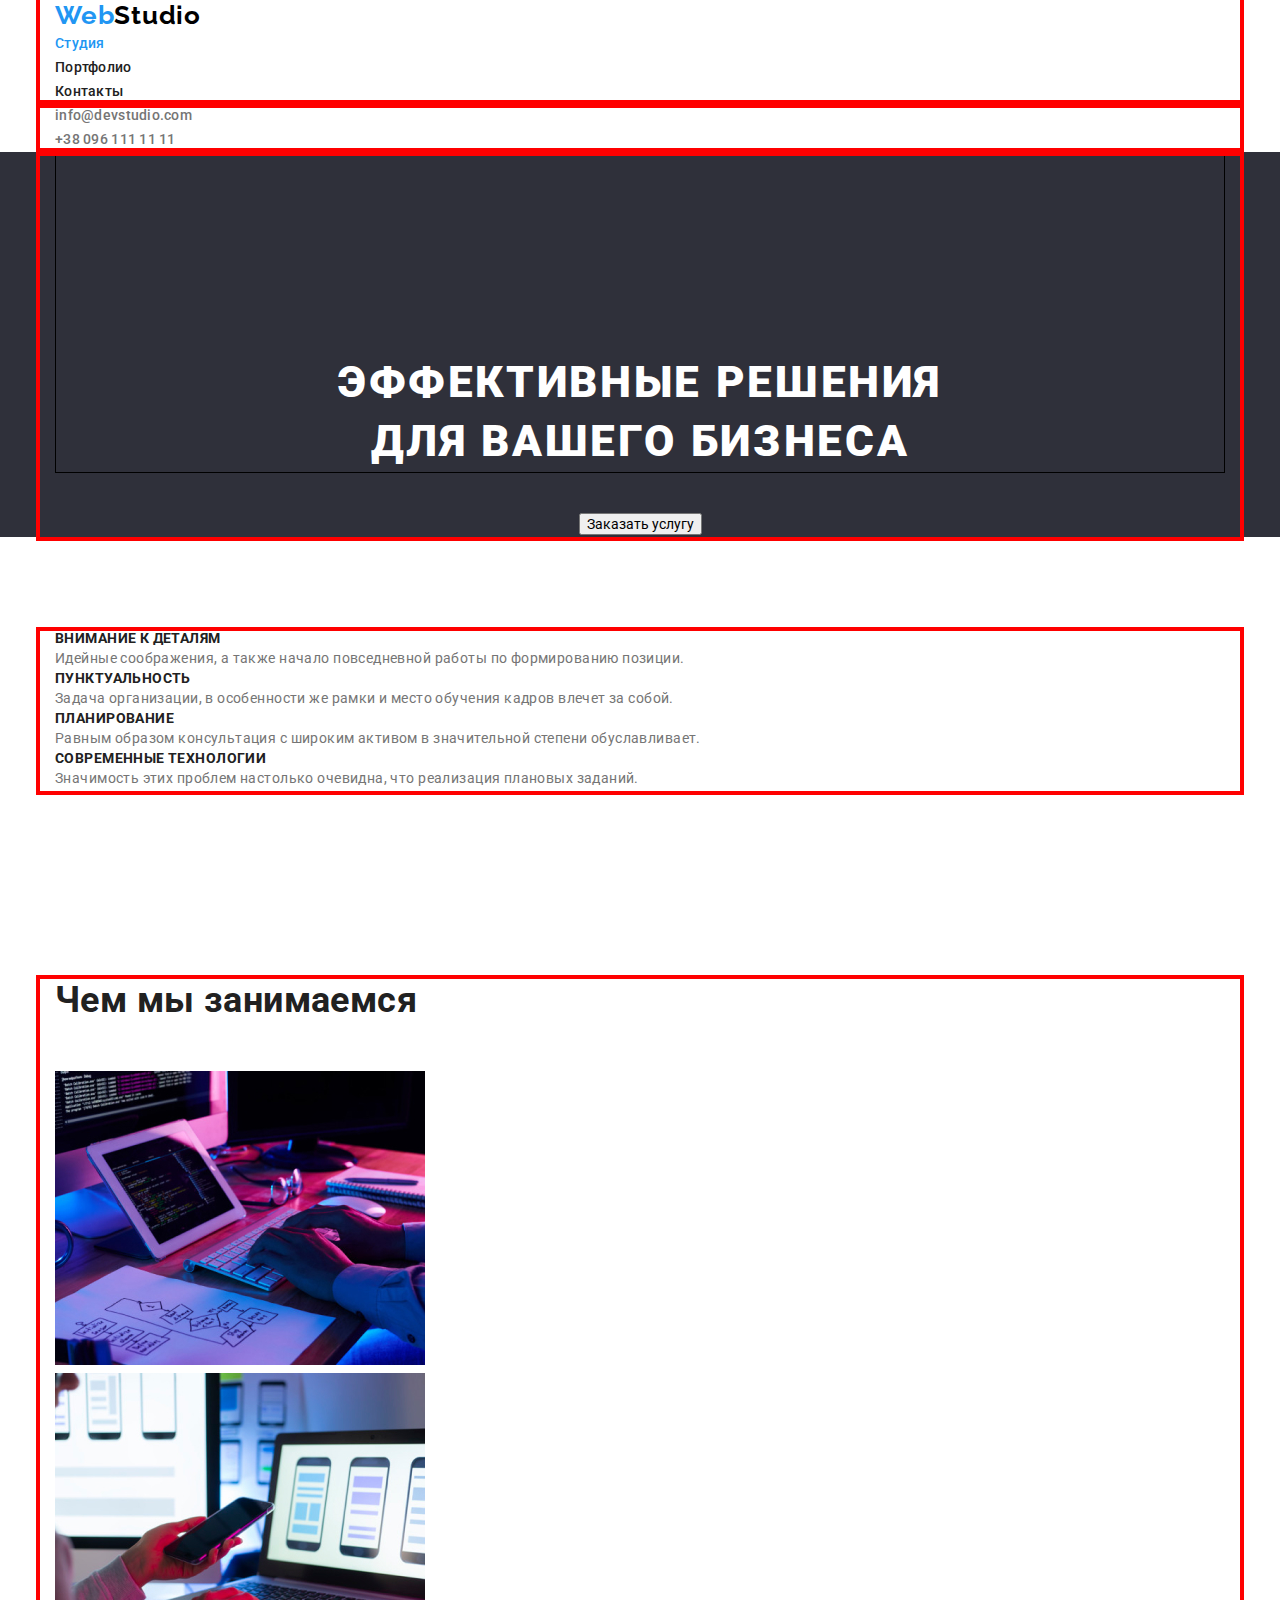
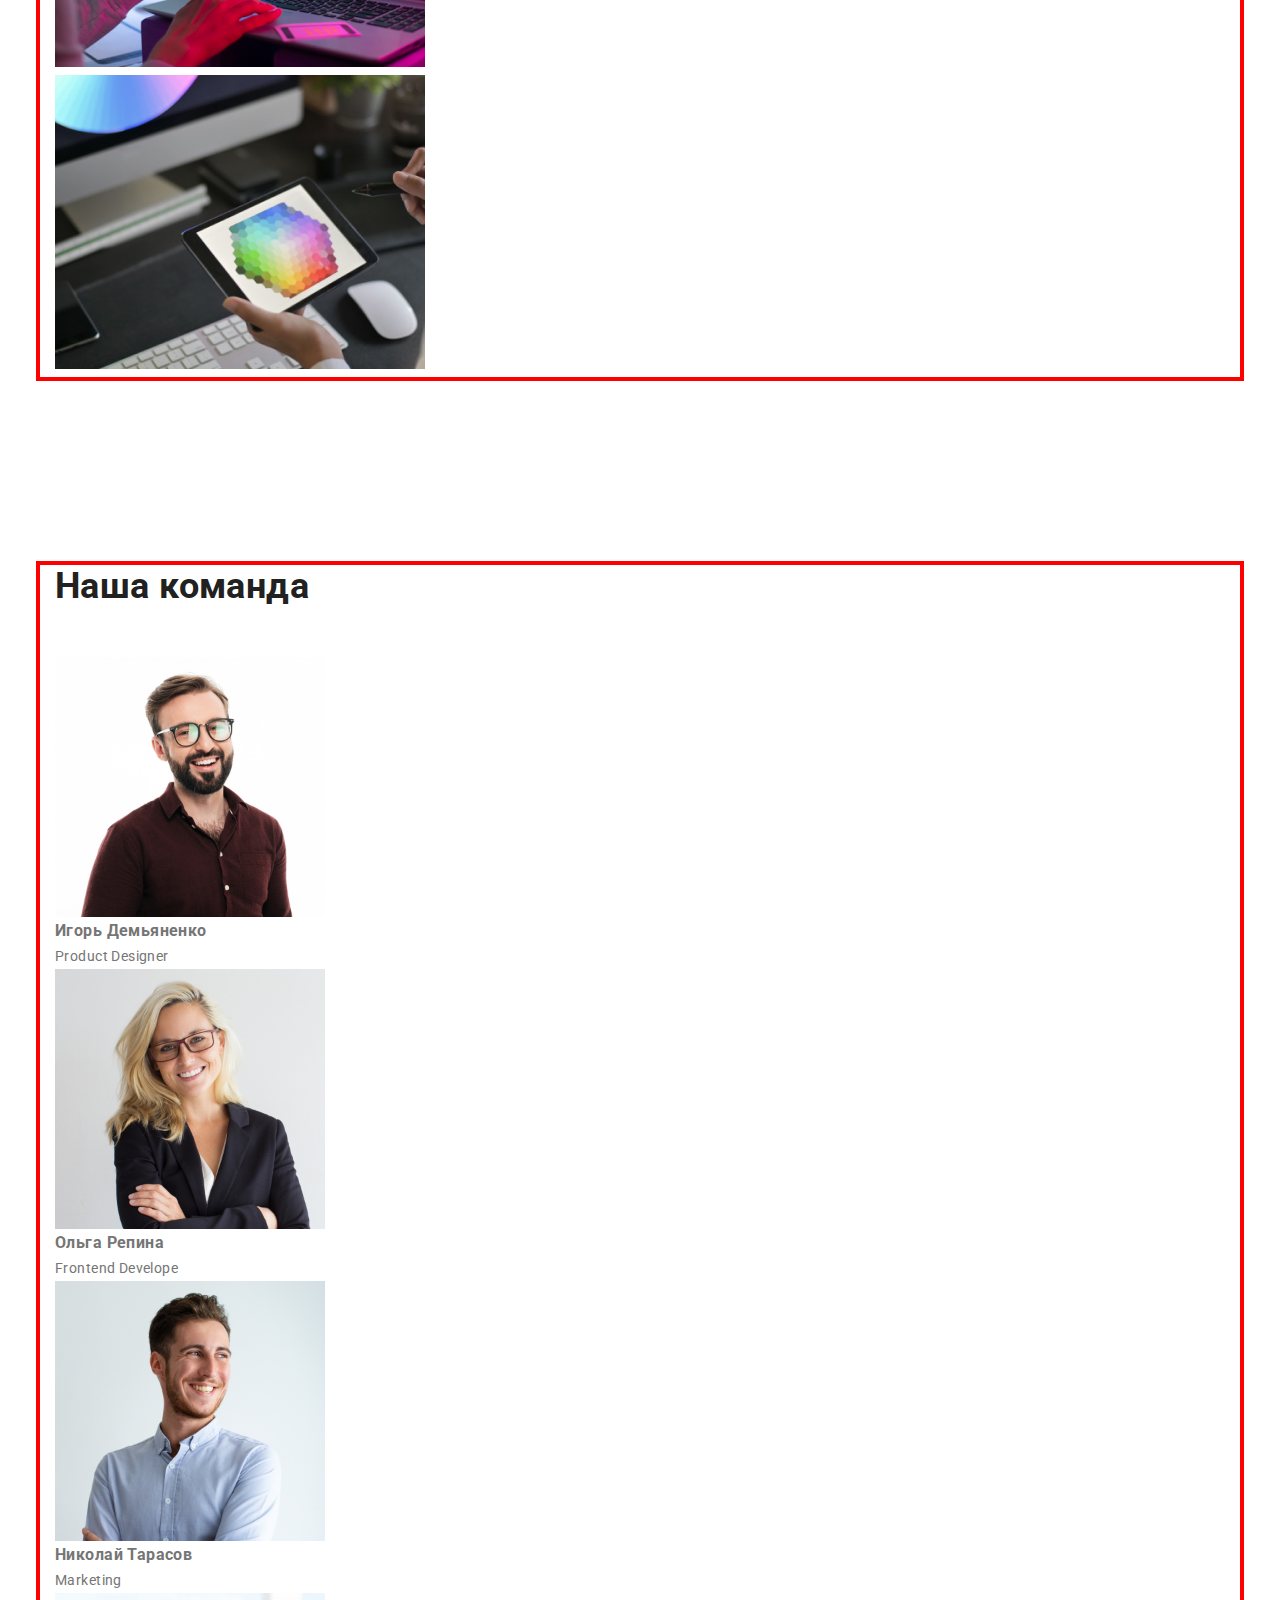
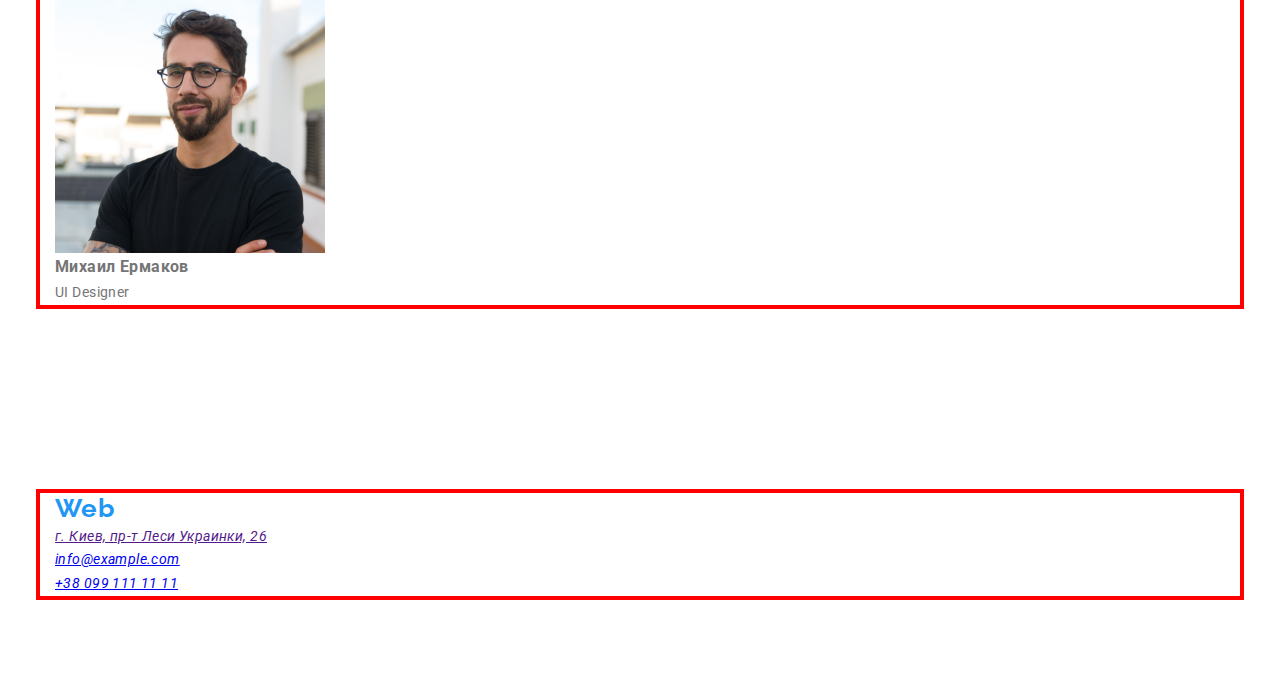
==== commit 0d3b711f: "контейнер" ====
--- a/index.html
+++ b/index.html
@@ -18,10 +18,8 @@
 
 <body>
     <!--Шапка сайта-->
-    
-<div class="container">
     <header class="page-header">
-
+     <div class="container">
         <a href="" class="logo">Web<span class="logo-studio">Studio</span></a>
         <nav>
             <ul class="site-nav list">
@@ -29,7 +27,6 @@
                 <li><a href="./portfolio.html" class="link">Портфолио</a></li>
                 <li><a href="" class="link">Контакты</a></li>
             </ul>
-       
         </nav>
         </div>
         <div class="container">
@@ -37,21 +34,21 @@
             <li><a href="mailto:info@devstudio.com" class="link">info@devstudio.com</a></li>
             <li><a href="tel:+380961111111" class="link">+38 096 111 11 11</a></li>
         </ul>
-       
+        </div>
     </header>
-    </div>
-  
+   
     <main>
         <!--Головна картинка-->
-    <div class="container">
         <section class="hero">
+            <div class="container">
             <h1 class="hero-title">Эффективные решения для вашего бизнеса</h1>
             <button type="button" class="button primary">Заказать услугу</button>
+            </div>
         </section>
-</div>
+
         <!--Особливості-->
-        <div class="container"></div>
-        <section class="feature section">
+         <section class="section">
+            <div class="container">
             <h2 hidden class="section-title">Особенности</h2>
             <ul class="feature-items list">
                 <li>
@@ -74,47 +71,51 @@
                     <p>Значимость этих проблем настолько очевидна, что реализация плановых заданий.</p>
                 </li>
             </ul>
+            </div>
         </section>
-    </div>
+    
         <!--Чим ми займаємося-->
-    <div class="container">
-        <section>
+        <section class="section work">
+            <div class="container">
             <h2 class="section-title">Чем мы занимаемся</h2>
-            <ul class="list">
+            <ul class="list img">
                 <li><img src="./images/img1.jpg" alt="создание сайтов" width="370" height="294"> </li>
                 <li> <img src="./images/img1.2.jpg" alt="работа на электронных носителях" width="370" height="294"></li>
                 <li> <img src="./images/img1.3.jpg" alt="дизайн и графика" width="370" height="294"></li>
             </ul>
+        </div>
         </section>
-        </div>
+
         <!--Команда-->
-    <div class="container">
+    
         <section class="team section">
+            <div class="container">
             <h2 class="section-title">Наша команда</h2>
             <ul class="team-items list">
-                <li><img src="./images/img.jpg" alt="фото дизайнер" width="270" height="260">
+                <li><img class="img" src="./images/img.jpg" alt="фото дизайнер" width="270" height="260">
                     <h3 class="title">Игорь Демьяненко</h3>
                     <p class="text" lang="en">Product Designer</p>
                 </li>
-                <li><img src="./images/img2.jpg" alt="фото фронтэнд" width="270" height="260">
+                <li><img class="img" src="./images/img2.jpg" alt="фото фронтэнд" width="270" height="260">
                     <h3 class="title">Ольга Репина</h3>
                     <p class="text" lang="en">Frontend Develope</p>
                 </li>
-                <li><img src="./images/img3.jpg" alt="фото маркетолог" width="270" height="260">
+                <li><img class="img" src="./images/img3.jpg" alt="фото маркетолог" width="270" height="260">
                     <h3 class="title">Николай Тарасов</h3>
                     <p class="text" lang="en">Marketing</p>
                 </li>
-                <li><img src="./images/img4.jpg" alt="фото інтерфейс дизайнер" width="270" height="260">
+                <li><img class="img" src="./images/img4.jpg" alt="фото інтерфейс дизайнер" width="270" height="260">
                     <h3 class="title">Михаил Ермаков</h3>
                     <p class="text" lang="en">UI Designer</p>
                 </li>
             </ul>
+            </div>
         </section>
-        </div>
     </main>
+
     <!--Підвал-->
-<div class="container">
     <footer class="footer section">
+    <div class="container">
         <a href="" class="logo"> Web<span class="logo-white">Studio</span></a>
         <address>
             <ul class="list">
@@ -123,8 +124,9 @@
                 <li><a href="tel:+380991111111" class="footer-contacts">+38 099 111 11 11</a></li>
             </ul>
         </address>
+        </div>
     </footer>
-    </div>
+ 
 
 </body>
 
--- a/css/styles.css
+++ b/css/styles.css
@@ -20,8 +20,9 @@
 
 .container {
   width: 1200px;
-  margin-left: auto;
-  margin-right: auto;
+  padding-left: 15px;
+  padding-right: 15px;
+  margin: 0 auto;
   outline: 4px solid red;
 }
 
@@ -30,11 +31,15 @@
   padding-bottom: 94px;
 }
 
+.img {
+  display: block;
+}
 /* знімаємо маржини з заголовків і абзаців */
 h1,
 h2,
 h3,
 p {
+  padding: 0;
   margin: 0;
 }
 
@@ -61,7 +66,7 @@
   font-weight: 700;
   font-size: 36px;
   line-height: 1.17;
-  padding-bottom: 50px;
+  margin-bottom: 50px;
 }
 
 /* логотип */
@@ -115,16 +120,20 @@
   letter-spacing: 0.06em;
   text-transform: uppercase;
 
-  display: inline-block;
+  display: flex;
   min-width: 696px;
-  margin-top: 200px;
-  margin-left: 252px;
+  padding-top: 200px;
+  padding-left: 252px;
+  padding-right: 252px;
   margin-bottom: 40px;
-  margin-right: 252px;
   border: 1px solid #000000;
 }
 
 /* функції */
+
+.feature {
+  
+}
 
 .feature-items .title {
   color: var(--text-color);
@@ -132,11 +141,12 @@
   font-size: inherit;
   line-height: 1.14;
   text-transform: uppercase;
-  padding-bottom: 10px;
-  margin-top: 0;
-}
 
 /* чим ми займаємося */
+
+.work {
+  padding-top: 0;
+}
 
 /* команда */
 .team-items .title {
@@ -144,20 +154,21 @@
   font-weight: 500;
   font-size: 16px;
   line-height: 1.18;
-  text-align: center;
-  padding-bottom: 10px;
 }
 .team-items .text {
   color: var(--text-color);
   font-size: 16px;
   line-height: 1.18;
   text-align: center;
+}
+.team-items .img {
 }
 
 /* футер */
 .footer {
   background-color: var(--bg-color);
   line-height: 1.71;
+  padding-top: 0;
 }
 
 .footer-address {
@@ -217,7 +228,6 @@
   line-height: 1.62;
 
   padding: 6px 22px;
-  margin-bottom: 34px;
   text-align: center;
   border: transparent;
 }
@@ -235,21 +245,24 @@
   box-shadow: 0px 3px 1px rgba(0, 0, 0, 0.1), 0px 1px 2px rgba(0, 0, 0, 0.08),
     0px 2px 2px rgba(0, 0, 0, 0.12);
 }
-.button .secondary.web {
+.button .secondary .web {
   min-width: 128px;
 }
-.button .secondary.application {
+.button .secondary .application {
   min-width: 145px;
 }
 
-.button .secondary.desing {
+.button .secondary .desing {
   min-width: 103px;
 }
-.button .secondary.marketing {
+.button .secondary .marketing {
   min-width: 130px;
 }
-
+.button .secondary :nth-last-child() {
+  margin-bottom: 34px;
+}
 /* картинки портфоліо */
+.portfolio {}
 
 .images-items {
   color: var(--basic-text-color);
@@ -264,7 +277,7 @@
   font-size: 18px;
   line-height: 2;
   letter-spacing: 0.06em;
-  margin-bottom: 4px;
-}
-
+ 
+}
+.card {}
 /* верхня лінія */
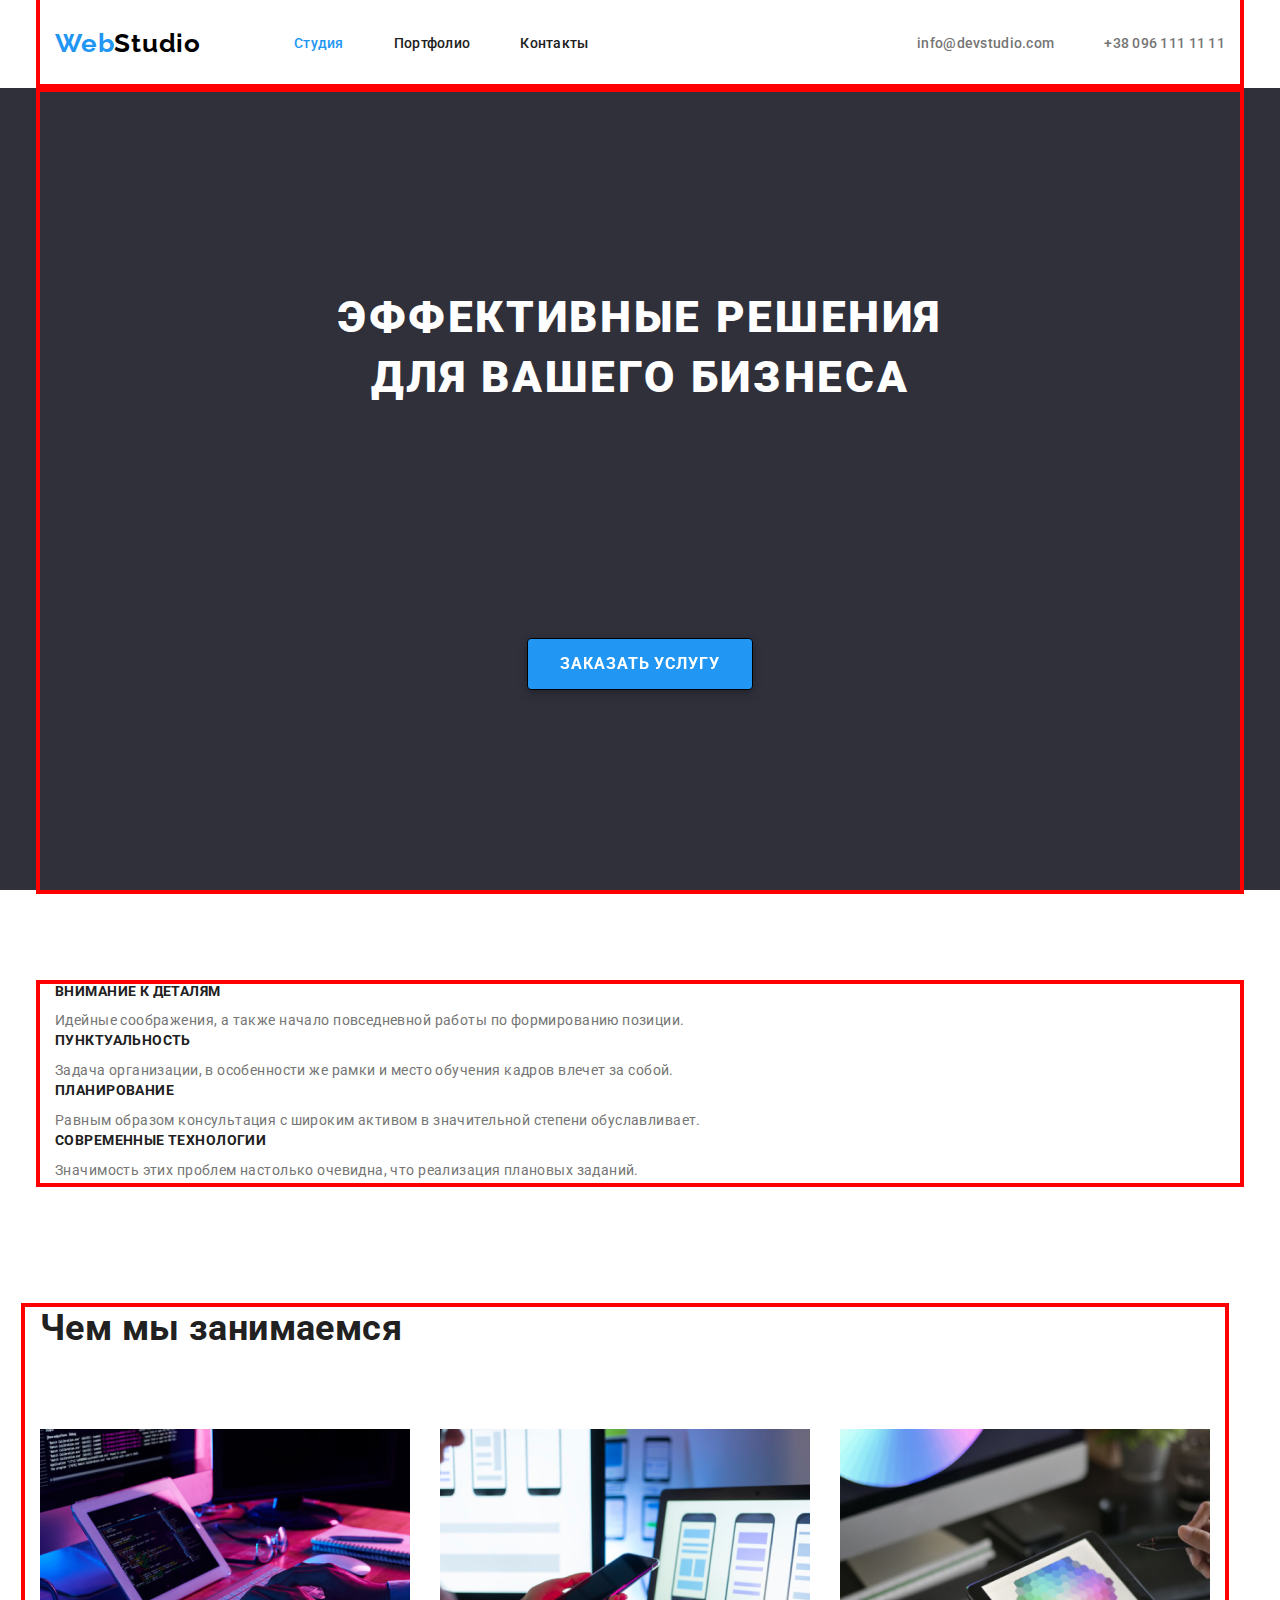
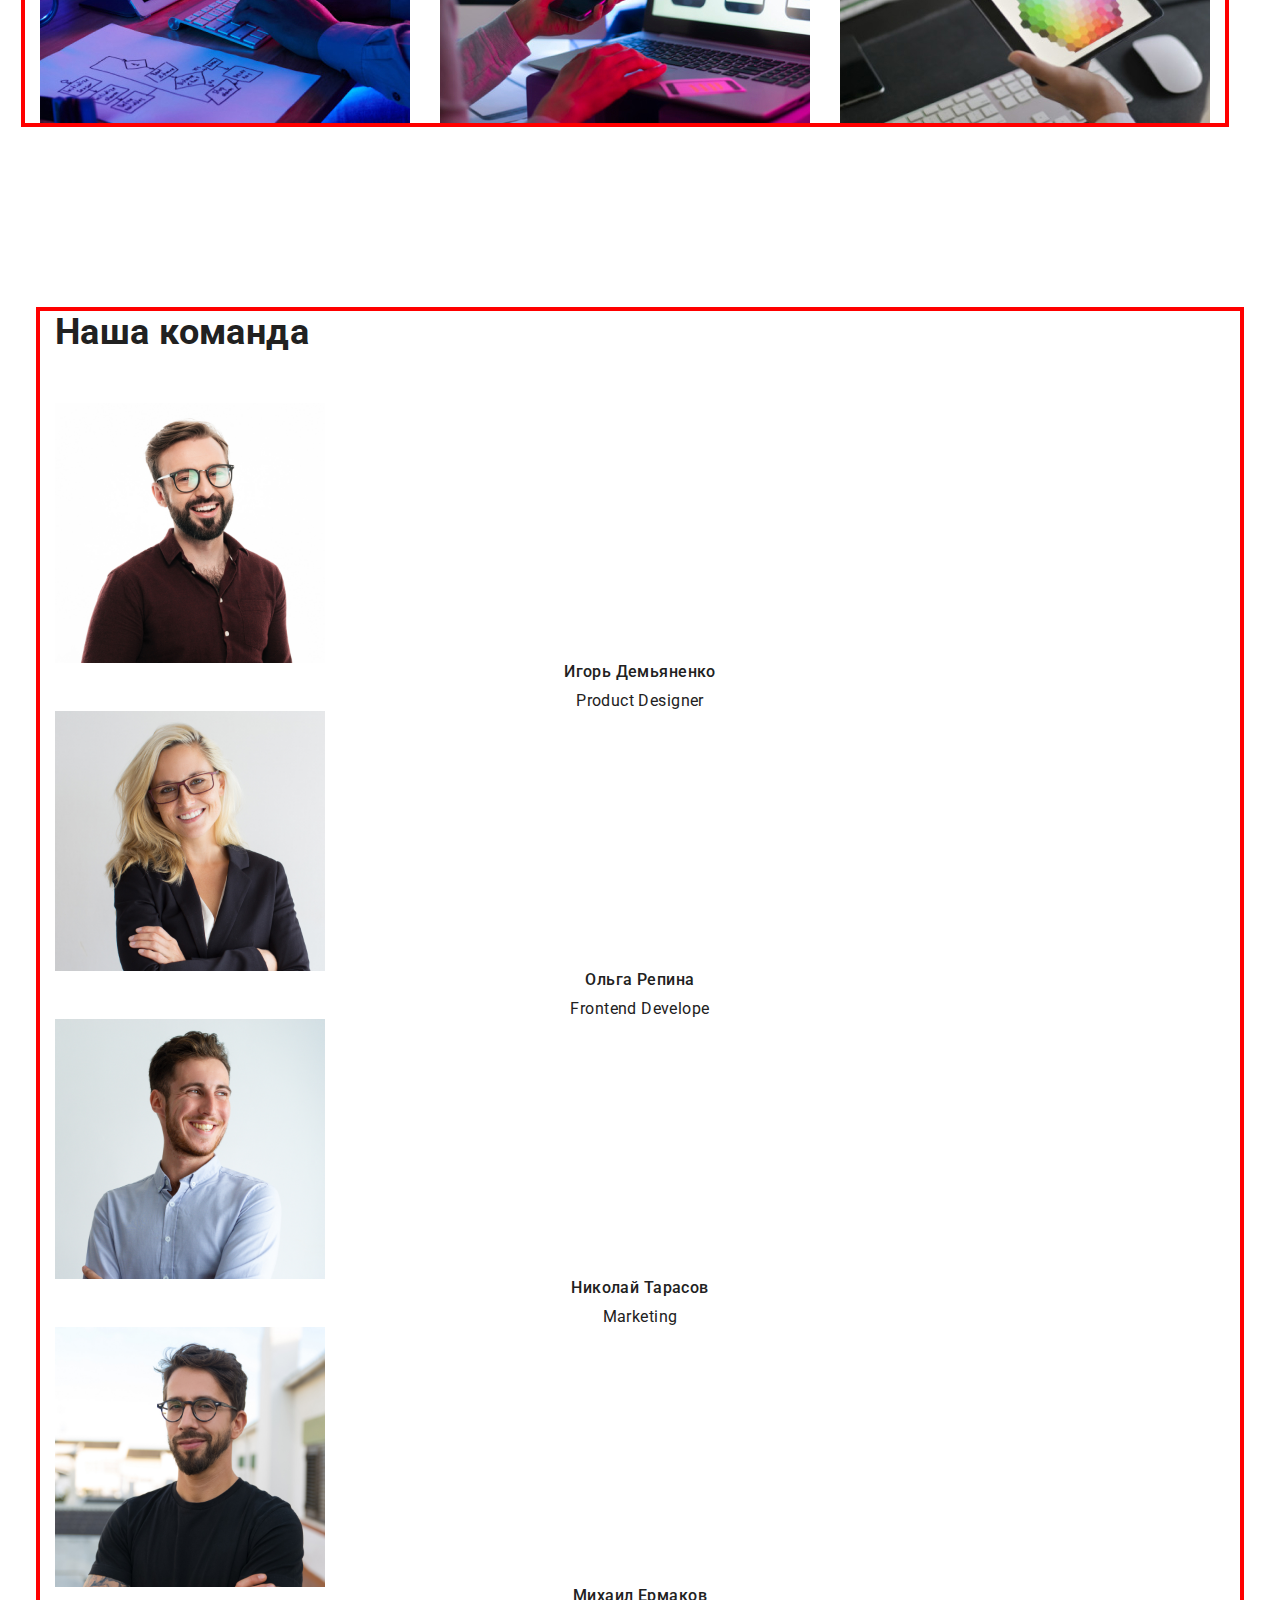
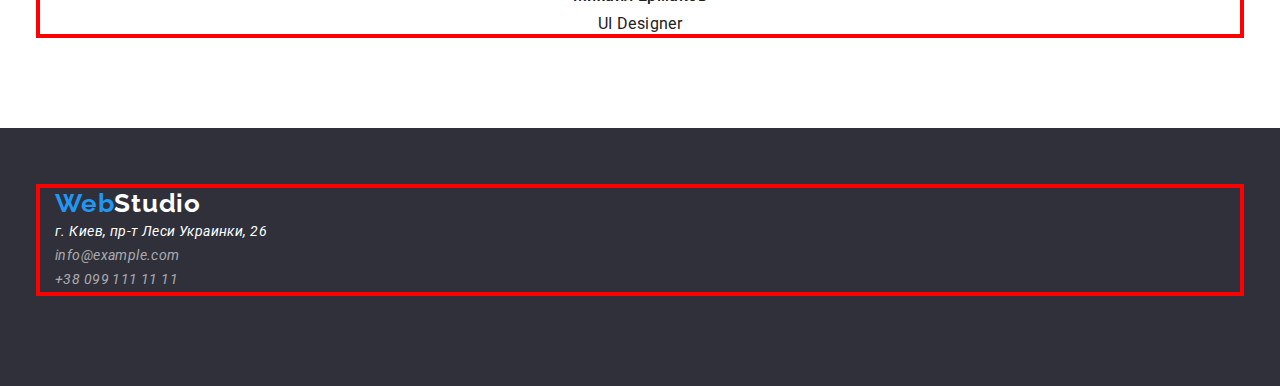
==== commit 1806f835: "флекс карточки" ====
--- a/index.html
+++ b/index.html
@@ -19,24 +19,21 @@
 <body>
     <!--Шапка сайта-->
     <header class="page-header">
-     <div class="container">
+     <div class="container header-container">
         <a href="" class="logo">Web<span class="logo-studio">Studio</span></a>
         <nav>
             <ul class="site-nav list">
-                <li><a href="" class="link current">Студия</a></li>
-                <li><a href="./portfolio.html" class="link">Портфолио</a></li>
-                <li><a href="" class="link">Контакты</a></li>
+                <li class="header-item"><a href="" class="link current">Студия</a></li>
+                <li class="header-item"><a href="./portfolio.html" class="link">Портфолио</a></li>
+                <li class="header-item"><a href="" class="link">Контакты</a></li>
             </ul>
         </nav>
-        </div>
-        <div class="container">
         <ul class="auth-nav list ">
-            <li><a href="mailto:info@devstudio.com" class="link">info@devstudio.com</a></li>
-            <li><a href="tel:+380961111111" class="link">+38 096 111 11 11</a></li>
+            <li class="header-item"><a href="mailto:info@devstudio.com" class="link">info@devstudio.com</a></li>
+            <li class="header-item"><a href="tel:+380961111111" class="link">+38 096 111 11 11</a></li>
         </ul>
         </div>
     </header>
-   
     <main>
         <!--Головна картинка-->
         <section class="hero">
@@ -78,10 +75,10 @@
         <section class="section work">
             <div class="container">
             <h2 class="section-title">Чем мы занимаемся</h2>
-            <ul class="list img">
-                <li><img src="./images/img1.jpg" alt="создание сайтов" width="370" height="294"> </li>
-                <li> <img src="./images/img1.2.jpg" alt="работа на электронных носителях" width="370" height="294"></li>
-                <li> <img src="./images/img1.3.jpg" alt="дизайн и графика" width="370" height="294"></li>
+            <ul class="work list img">
+                <li class="work-items"><img src="./images/img1.jpg" alt="создание сайтов" width="370" height="294"> </li>
+                <li class="work-items"> <img src="./images/img1.2.jpg" alt="работа на электронных носителях" width="370" height="294"></li>
+                <li class="work-items"> <img src="./images/img1.3.jpg" alt="дизайн и графика" width="370" height="294"></li>
             </ul>
         </div>
         </section>
@@ -92,19 +89,19 @@
             <div class="container">
             <h2 class="section-title">Наша команда</h2>
             <ul class="team-items list">
-                <li><img class="img" src="./images/img.jpg" alt="фото дизайнер" width="270" height="260">
+                <li><img src="./images/img.jpg" alt="фото дизайнер" width="270" height="260">
                     <h3 class="title">Игорь Демьяненко</h3>
-                    <p class="text" lang="en">Product Designer</p>
+                    <p class="text" lang="en">Product Designer</p> 
                 </li>
-                <li><img class="img" src="./images/img2.jpg" alt="фото фронтэнд" width="270" height="260">
+                <li><img src="./images/img2.jpg" alt="фото фронтэнд" width="270" height="260">
                     <h3 class="title">Ольга Репина</h3>
                     <p class="text" lang="en">Frontend Develope</p>
                 </li>
-                <li><img class="img" src="./images/img3.jpg" alt="фото маркетолог" width="270" height="260">
+                <li><img src="./images/img3.jpg" alt="фото маркетолог" width="270" height="260">
                     <h3 class="title">Николай Тарасов</h3>
                     <p class="text" lang="en">Marketing</p>
                 </li>
-                <li><img class="img" src="./images/img4.jpg" alt="фото інтерфейс дизайнер" width="270" height="260">
+                <li><img src="./images/img4.jpg" alt="фото інтерфейс дизайнер" width="270" height="260">
                     <h3 class="title">Михаил Ермаков</h3>
                     <p class="text" lang="en">UI Designer</p>
                 </li>
--- a/css/styles.css
+++ b/css/styles.css
@@ -31,8 +31,10 @@
   padding-bottom: 94px;
 }
 
-.img {
+img {
   display: block;
+  max-width: 100%;
+  height: auto;
 }
 /* знімаємо маржини з заголовків і абзаців */
 h1,
@@ -69,6 +71,12 @@
   margin-bottom: 50px;
 }
 
+/* хедер */
+.header-container {
+  display: flex;
+  align-items: center;
+}
+
 /* логотип */
 .logo {
   color: var(--accent-color);
@@ -78,6 +86,9 @@
   font-size: 26px;
   line-height: 1.19;
   letter-spacing: 0.03em;
+  margin-right: 93px;
+  padding-top: 24px;
+  padding-bottom: 25px;
 }
 
 .logo-studio {
@@ -88,7 +99,17 @@
   color: var(--text-white-color);
 }
 
+.header-item:not(:last-child) {
+  margin-right: 50px;
+}
 /* навигація */
+.site-nav {
+  display: flex;
+  align-items: center;
+  padding-top: 32px;
+  padding-bottom: 32px;
+}
+
 .site-nav .link:hover,
 .site-nav .link:focus {
   color: var(--accent-color);
@@ -97,6 +118,13 @@
   color: var(--accent-color);
 }
 
+.auth-nav {
+  display: flex;
+  margin-left: auto;
+  align-items: center;
+  padding-top: 32px;
+  padding-bottom: 32px;
+}
 .auth-nav .link {
   color: var(--basic-text-color);
 }
@@ -110,6 +138,7 @@
 .hero {
   background-color: var(--bg-color);
   text-align: center;
+  display: flex;
 }
 
 .hero-title {
@@ -120,20 +149,15 @@
   letter-spacing: 0.06em;
   text-transform: uppercase;
 
-  display: flex;
   min-width: 696px;
   padding-top: 200px;
   padding-left: 252px;
+  padding-bottom: 230px;
   padding-right: 252px;
-  margin-bottom: 40px;
-  border: 1px solid #000000;
+  margin: 0 auto;
 }
 
 /* функції */
-
-.feature {
-  
-}
 
 .feature-items .title {
   color: var(--text-color);
@@ -141,11 +165,20 @@
   font-size: inherit;
   line-height: 1.14;
   text-transform: uppercase;
-
+  margin-bottom: 10px;
+}
 /* чим ми займаємося */
 
 .work {
   padding-top: 0;
+  display: flex;
+  margin-left: -30px;
+  margin-top: 30px;
+}
+.work-items {
+  flex-basis: (100% / 3 - 30px);
+  margin-left: 30px;
+  margin-top: 30px;
 }
 
 /* команда */
@@ -154,21 +187,21 @@
   font-weight: 500;
   font-size: 16px;
   line-height: 1.18;
+  text-align: center;
+  margin-bottom: 10px;
 }
 .team-items .text {
   color: var(--text-color);
   font-size: 16px;
   line-height: 1.18;
   text-align: center;
-}
-.team-items .img {
 }
 
 /* футер */
 .footer {
   background-color: var(--bg-color);
   line-height: 1.71;
-  padding-top: 0;
+  padding-top: 60px;
 }
 
 .footer-address {
@@ -208,9 +241,9 @@
 
   padding: 10px 32px;
   min-width: 200px;
+  margin-bottom: 200px;
   text-transform: uppercase;
   letter-spacing: 0.06em;
-  margin-bottom: 230px;
   border: 1px solid #000000;
   filter: drop-shadow(0px 4px 4px rgba(0, 0, 0, 0.25));
 }
@@ -262,7 +295,6 @@
   margin-bottom: 34px;
 }
 /* картинки портфоліо */
-.portfolio {}
 
 .images-items {
   color: var(--basic-text-color);
@@ -277,7 +309,7 @@
   font-size: 18px;
   line-height: 2;
   letter-spacing: 0.06em;
- 
-}
-.card {}
+  margin-bottom: 4px;
+}
+
 /* верхня лінія */
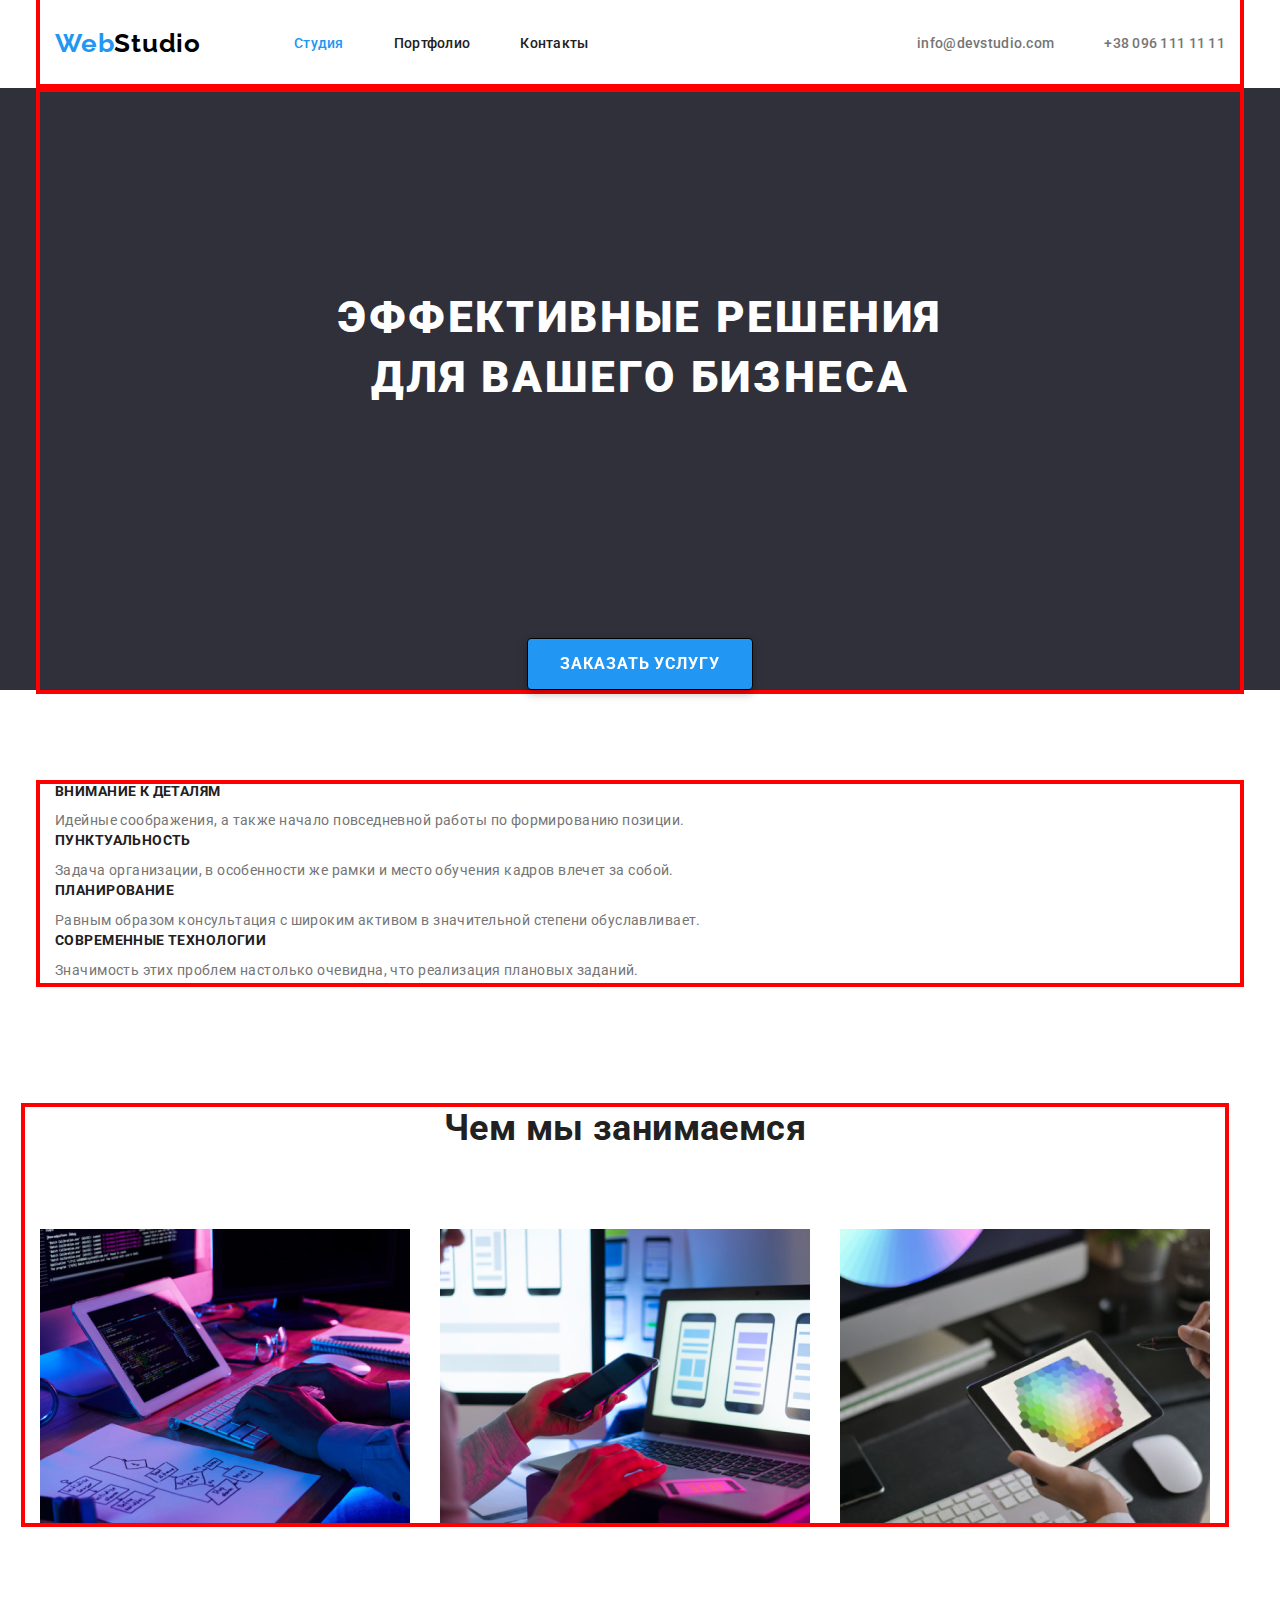
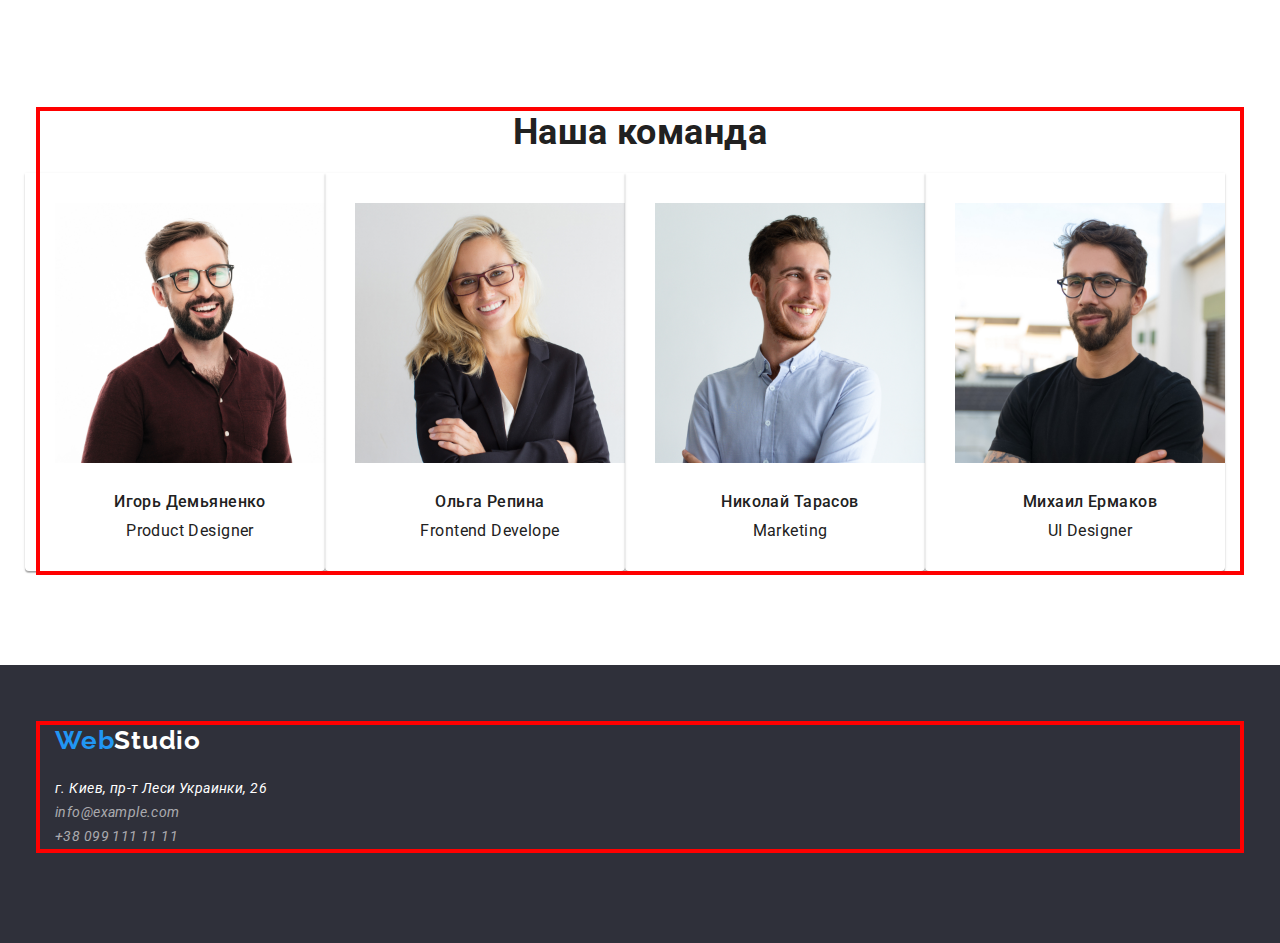
==== commit 85492581: "флекс контейнери для карток" ====
--- a/index.html
+++ b/index.html
@@ -89,22 +89,39 @@
             <div class="container">
             <h2 class="section-title">Наша команда</h2>
             <ul class="team-items list">
-                <li><img src="./images/img.jpg" alt="фото дизайнер" width="270" height="260">
+                <div class="card-content">
+                <li class="items-card"> 
+                    <img src="./images/img.jpg" alt="фото дизайнер" width="270" height="260">
+                     <div class="card-bottom">
                     <h3 class="title">Игорь Демьяненко</h3>
                     <p class="text" lang="en">Product Designer</p> 
+                    </div>
                 </li>
-                <li><img src="./images/img2.jpg" alt="фото фронтэнд" width="270" height="260">
+                </div>
+                <div class="card-content">
+                <li class="items-card"><img src="./images/img2.jpg" alt="фото фронтэнд" width="270" height="260">
+                    <div class="card-bottom">
                     <h3 class="title">Ольга Репина</h3>
                     <p class="text" lang="en">Frontend Develope</p>
+                    </div>
                 </li>
-                <li><img src="./images/img3.jpg" alt="фото маркетолог" width="270" height="260">
+                </div>
+                <div class="card-content">
+                <li class="items-card"><img src="./images/img3.jpg" alt="фото маркетолог" width="270" height="260">
+                    <div class="card-bottom">
                     <h3 class="title">Николай Тарасов</h3>
                     <p class="text" lang="en">Marketing</p>
+                    </div>
                 </li>
-                <li><img src="./images/img4.jpg" alt="фото інтерфейс дизайнер" width="270" height="260">
+                </div>
+                <div class="card-content">
+                <li class="items-card"><img src="./images/img4.jpg" alt="фото інтерфейс дизайнер" width="270" height="260">
+                    <div class="card-bottom">
                     <h3 class="title">Михаил Ермаков</h3>
                     <p class="text" lang="en">UI Designer</p>
+                    </div>
                 </li>
+                </div>
             </ul>
             </div>
         </section>
@@ -113,7 +130,9 @@
     <!--Підвал-->
     <footer class="footer section">
     <div class="container">
+        <div class="footer-logo">
         <a href="" class="logo"> Web<span class="logo-white">Studio</span></a>
+        </div>
         <address>
             <ul class="list">
                 <li><a href="" class="footer-address">г. Киев, пр-т Леси Украинки, 26</a> </li>
--- a/css/styles.css
+++ b/css/styles.css
@@ -69,6 +69,7 @@
   font-size: 36px;
   line-height: 1.17;
   margin-bottom: 50px;
+  text-align: center;
 }
 
 /* хедер */
@@ -176,12 +177,26 @@
   margin-top: 30px;
 }
 .work-items {
-  flex-basis: (100% / 3 - 30px);
+  flex-basis: calc(100% / 3 - 30px);
   margin-left: 30px;
   margin-top: 30px;
 }
 
 /* команда */
+
+.team-items {
+  display: flex;
+  margin-left: -30px;
+  margin-top: -30px;
+}
+
+.items-card {
+  flex-basis: calc(100% / 4 - 30px);
+  margin-left: 30px;
+  margin-top: 30px;
+  overflow: hidden;
+}
+
 .team-items .title {
   color: var(--text-color);
   font-weight: 500;
@@ -190,11 +205,23 @@
   text-align: center;
   margin-bottom: 10px;
 }
+
 .team-items .text {
   color: var(--text-color);
   font-size: 16px;
   line-height: 1.18;
   text-align: center;
+}
+
+.card-content {
+  box-shadow: 0px 1px 3px rgba(0, 0, 0, 0.12), 0px 1px 1px rgba(0, 0, 0, 0.14),
+    0px 2px 1px rgba(0, 0, 0, 0.2);
+  border-radius: 0px 0px 4px 4px;
+}
+
+.card-bottom {
+  padding-top: 30px;
+  padding-bottom: 30px;
 }
 
 /* футер */
@@ -203,7 +230,9 @@
   line-height: 1.71;
   padding-top: 60px;
 }
-
+.footer-logo {
+  margin-bottom: 20px;
+}
 .footer-address {
   color: var(--text-white-color);
   text-decoration: none;
@@ -227,21 +256,23 @@
 .button {
   font-family: inherit;
   font-size: 16px;
-  display: inline-block;
+  align-items: center;
+  display: flex;
   border-radius: 4px;
   cursor: pointer;
   margin-top: 0;
+  justify-content: center;
 }
 .primary {
   background-color: var(--accent-color);
   color: var(--text-white-color);
   font-weight: 700;
   line-height: 1.87;
-  align-items: center;
 
   padding: 10px 32px;
   min-width: 200px;
   margin-bottom: 200px;
+  margin: 0 auto;
   text-transform: uppercase;
   letter-spacing: 0.06em;
   border: 1px solid #000000;
@@ -254,6 +285,16 @@
   color: var(--text-white-color);
 }
 
+/* фільтер портфоліо */
+
+.filter-item:not(:last-child) {
+  margin-right: 8px;
+}
+
+.filter-item {
+  margin-bottom: 34px;
+}
+
 .secondary {
   background-color: var(--secondary-bg-color);
   color: var(--text-color);
@@ -261,7 +302,6 @@
   line-height: 1.62;
 
   padding: 6px 22px;
-  text-align: center;
   border: transparent;
 }
 
@@ -291,15 +331,18 @@
 .button .secondary .marketing {
   min-width: 130px;
 }
-.button .secondary :nth-last-child() {
-  margin-bottom: 34px;
-}
+
 /* картинки портфоліо */
 
 .images-items {
   color: var(--basic-text-color);
   font-size: 16px;
   line-height: 1.87;
+
+  display: flex;
+  flex-wrap: wrap;
+  margin-left: -26px;
+  margin-top: -26px;
 }
 
 .images-items-title {
@@ -312,4 +355,16 @@
   margin-bottom: 4px;
 }
 
-/* верхня лінія */
+.card-set {
+  flex-basis: calc(100% / 3 - 26);
+  margin-left: 26px;
+  margin-top: 26px;
+
+  background: #ffffff;
+  border: 1px solid #eeeeee;
+  box-sizing: border-box;
+}
+
+.portfolio-bottom {
+  padding: 20px 25px 20px 25px;
+}
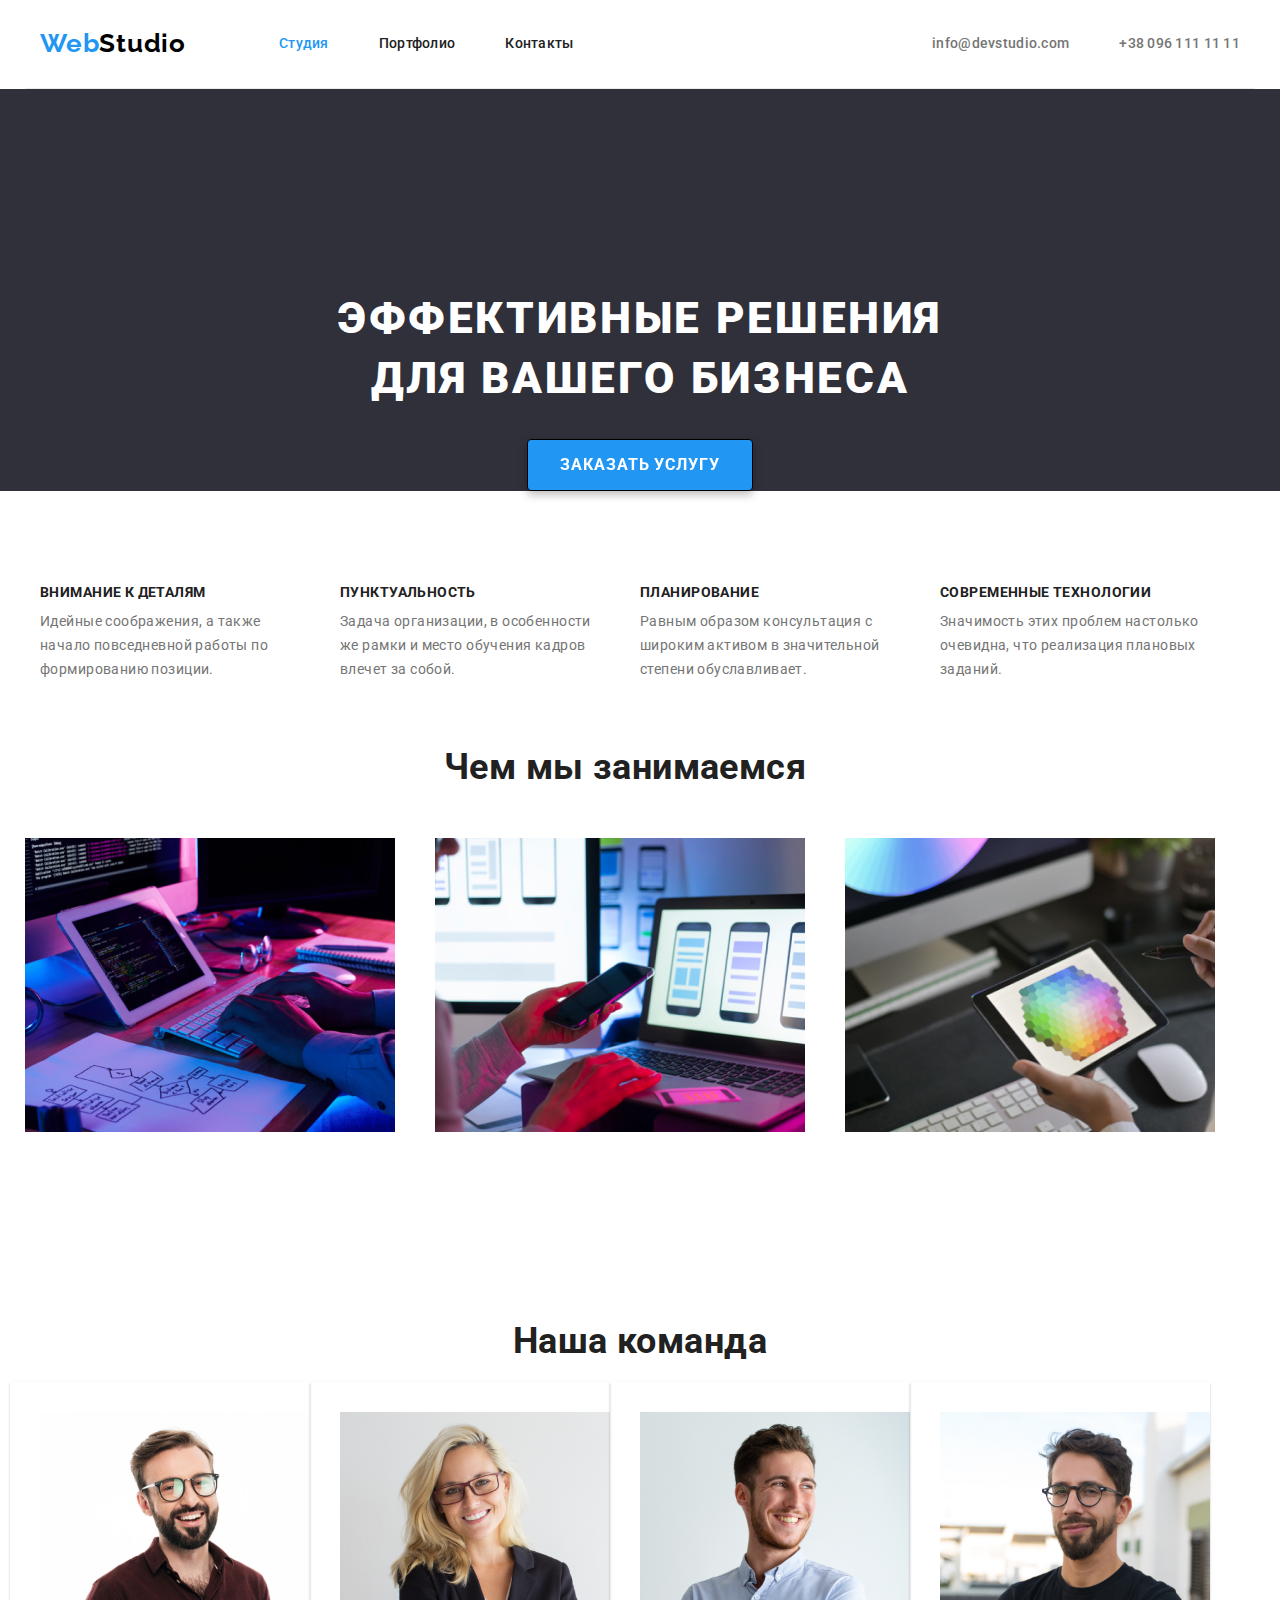
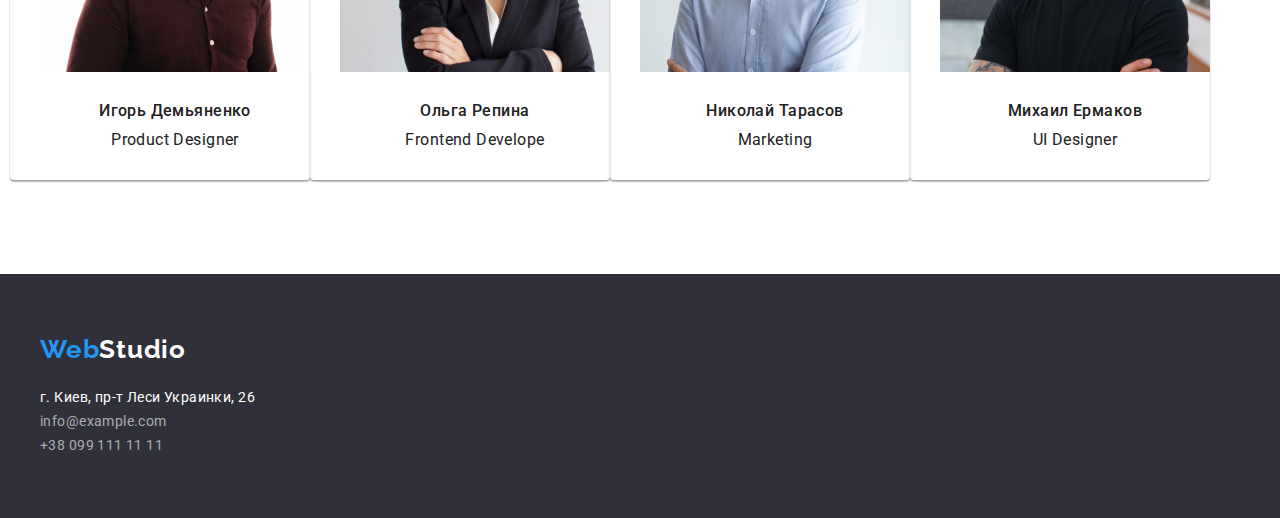
==== commit d5517a45: "дз 3 флекс" ====
--- a/index.html
+++ b/index.html
@@ -48,22 +48,22 @@
             <div class="container">
             <h2 hidden class="section-title">Особенности</h2>
             <ul class="feature-items list">
-                <li>
+                <li class="feature-content">
                     <h3 class="title">Внимание к деталям</h3>
                     <p>Идейные соображения, а также начало повседневной работы по формированию позиции.</p>
                 </li>
 
-                <li>
+                <li class="feature-content">
                     <h3 class="title">Пунктуальность</h3>
                     <p>Задача организации, в особенности же рамки и место обучения кадров влечет за собой.</p>
                 </li>
 
-                <li>
+                <li class="feature-content">
                     <h3 class="title">Планирование</h3>
                     <p>Равным образом консультация с широким активом в значительной степени обуславливает.</p>
                 </li>
 
-                <li>
+                <li class="feature-content">
                     <h3 class="title">Современные технологии</h3>
                     <p>Значимость этих проблем настолько очевидна, что реализация плановых заданий.</p>
                 </li>
@@ -76,9 +76,9 @@
             <div class="container">
             <h2 class="section-title">Чем мы занимаемся</h2>
             <ul class="work list img">
-                <li class="work-items"><img src="./images/img1.jpg" alt="создание сайтов" width="370" height="294"> </li>
-                <li class="work-items"> <img src="./images/img1.2.jpg" alt="работа на электронных носителях" width="370" height="294"></li>
-                <li class="work-items"> <img src="./images/img1.3.jpg" alt="дизайн и графика" width="370" height="294"></li>
+                <li class="work-items"><img src="./images/img1.jpg" alt="создание сайтов" width="370"> </li>
+                <li class="work-items"> <img src="./images/img1.2.jpg" alt="работа на электронных носителях" width="370"></li>
+                <li class="work-items"> <img src="./images/img1.3.jpg" alt="дизайн и графика" width="370"></li>
             </ul>
         </div>
         </section>
@@ -91,7 +91,7 @@
             <ul class="team-items list">
                 <div class="card-content">
                 <li class="items-card"> 
-                    <img src="./images/img.jpg" alt="фото дизайнер" width="270" height="260">
+                    <img src="./images/img.jpg" alt="фото дизайнер" width="270">
                      <div class="card-bottom">
                     <h3 class="title">Игорь Демьяненко</h3>
                     <p class="text" lang="en">Product Designer</p> 
@@ -99,7 +99,7 @@
                 </li>
                 </div>
                 <div class="card-content">
-                <li class="items-card"><img src="./images/img2.jpg" alt="фото фронтэнд" width="270" height="260">
+                <li class="items-card"><img src="./images/img2.jpg" alt="фото фронтэнд" width="270">
                     <div class="card-bottom">
                     <h3 class="title">Ольга Репина</h3>
                     <p class="text" lang="en">Frontend Develope</p>
@@ -107,7 +107,7 @@
                 </li>
                 </div>
                 <div class="card-content">
-                <li class="items-card"><img src="./images/img3.jpg" alt="фото маркетолог" width="270" height="260">
+                <li class="items-card"><img src="./images/img3.jpg" alt="фото маркетолог" width="270">
                     <div class="card-bottom">
                     <h3 class="title">Николай Тарасов</h3>
                     <p class="text" lang="en">Marketing</p>
@@ -115,7 +115,7 @@
                 </li>
                 </div>
                 <div class="card-content">
-                <li class="items-card"><img src="./images/img4.jpg" alt="фото інтерфейс дизайнер" width="270" height="260">
+                <li class="items-card"><img src="./images/img4.jpg" alt="фото інтерфейс дизайнер" width="270">
                     <div class="card-bottom">
                     <h3 class="title">Михаил Ермаков</h3>
                     <p class="text" lang="en">UI Designer</p>
--- a/css/styles.css
+++ b/css/styles.css
@@ -6,6 +6,7 @@
   --secondary-bg-color: #f5f4fa;
   --bg-color: #2f303a;
   --text-white-color: #ffffff;
+  --card-set-marg: 30px;
 }
 
 body {
@@ -19,11 +20,10 @@
 }
 
 .container {
-  width: 1200px;
+  width: 1230px;
   padding-left: 15px;
   padding-right: 15px;
   margin: 0 auto;
-  outline: 4px solid red;
 }
 
 .section {
@@ -72,10 +72,24 @@
   text-align: center;
 }
 
+/* кнопки */
+.button {
+  display: flex;
+  border-radius: 4px;
+  margin-top: 0;
+  justify-content: center;
+
+  font-family: inherit;
+  font-size: 16px;
+  align-items: center;
+  cursor: pointer;
+}
+
 /* хедер */
 .header-container {
   display: flex;
   align-items: center;
+  border-bottom: 1px solid#ececec;
 }
 
 /* логотип */
@@ -137,9 +151,9 @@
 
 /* герой */
 .hero {
+  display: flex;
   background-color: var(--bg-color);
   text-align: center;
-  display: flex;
 }
 
 .hero-title {
@@ -152,13 +166,41 @@
 
   min-width: 696px;
   padding-top: 200px;
-  padding-left: 252px;
-  padding-bottom: 230px;
-  padding-right: 252px;
+  padding-left: 250px;
+  padding-right: 250px;
+  margin-bottom: 30px;
+}
+.primary {
+  background-color: var(--accent-color);
+  color: var(--text-white-color);
+  font-weight: 700;
+  line-height: 1.87;
+
+  padding: 10px 32px;
+  min-width: 200px;
   margin: 0 auto;
+  text-transform: uppercase;
+  letter-spacing: 0.06em;
+  border: 1px solid #000000;
+  filter: drop-shadow(0px 4px 4px rgba(0, 0, 0, 0.25));
+}
+
+.button .primary:hover,
+.button .primary:focus {
+  background-color: var(--accent-color);
+  color: var(--text-white-color);
 }
 
 /* функції */
+
+.feature-items {
+  display: flex;
+}
+
+.feature-content:not(:last-child) {
+  margin-right: var(--card-set-marg);
+  max-width: 270px;
+}
 
 .feature-items .title {
   color: var(--text-color);
@@ -171,29 +213,29 @@
 /* чим ми займаємося */
 
 .work {
+  display: flex;
   padding-top: 0;
-  display: flex;
-  margin-left: -30px;
-  margin-top: 30px;
+  margin-left: calc(-1 * var(--card-set-marg));
+  margin-top: calc(-1 * var(--card-set-marg));
 }
 .work-items {
-  flex-basis: calc(100% / 3 - 30px);
-  margin-left: 30px;
-  margin-top: 30px;
+  flex-basis: calc(100% / 3 - var(--card-set-marg));
+  margin-left: var(--card-set-marg);
+  margin-top: var(--card-set-marg);
 }
 
 /* команда */
 
 .team-items {
   display: flex;
-  margin-left: -30px;
-  margin-top: -30px;
+  margin-left: calc(-1 * var(--card-set-marg));
+  margin-top: calc(-1 * var(--card-set-marg));
 }
 
 .items-card {
-  flex-basis: calc(100% / 4 - 30px);
-  margin-left: 30px;
-  margin-top: 30px;
+  flex-basis: calc(100% / 4 - var(--card-set-marg));
+  margin-left: var(--card-set-marg);
+  margin-top: var(--card-set-marg);
   overflow: hidden;
 }
 
@@ -220,15 +262,17 @@
 }
 
 .card-bottom {
-  padding-top: 30px;
-  padding-bottom: 30px;
+  padding-top: var(--card-set-marg);
+  padding-bottom: var(--card-set-marg);
 }
 
 /* футер */
 .footer {
   background-color: var(--bg-color);
   line-height: 1.71;
+
   padding-top: 60px;
+  padding-bottom: 60px;
 }
 .footer-logo {
   margin-bottom: 20px;
@@ -236,11 +280,13 @@
 .footer-address {
   color: var(--text-white-color);
   text-decoration: none;
+  font-style: normal;
 }
 
 .footer-contacts {
   color: rgba(255, 255, 255, 0.6);
   text-decoration: none;
+  font-style: normal;
 }
 .footer-address:hover,
 .footer-address:focus {
@@ -250,39 +296,6 @@
 .footer-contacts:hover,
 .footer-contacts:focus {
   color: var(--accent-color);
-}
-
-/* портфоліо кнопки*/
-.button {
-  font-family: inherit;
-  font-size: 16px;
-  align-items: center;
-  display: flex;
-  border-radius: 4px;
-  cursor: pointer;
-  margin-top: 0;
-  justify-content: center;
-}
-.primary {
-  background-color: var(--accent-color);
-  color: var(--text-white-color);
-  font-weight: 700;
-  line-height: 1.87;
-
-  padding: 10px 32px;
-  min-width: 200px;
-  margin-bottom: 200px;
-  margin: 0 auto;
-  text-transform: uppercase;
-  letter-spacing: 0.06em;
-  border: 1px solid #000000;
-  filter: drop-shadow(0px 4px 4px rgba(0, 0, 0, 0.25));
-}
-
-.button .primary:hover,
-.button .primary:focus {
-  background-color: var(--accent-color);
-  color: var(--text-white-color);
 }
 
 /* фільтер портфоліо */
@@ -314,35 +327,35 @@
 .button .secondary.current {
   background-color: var(--accent-color);
   color: var(--text-white-color);
-  min-width: 73px;
+  max-width: 73px;
   box-shadow: 0px 3px 1px rgba(0, 0, 0, 0.1), 0px 1px 2px rgba(0, 0, 0, 0.08),
     0px 2px 2px rgba(0, 0, 0, 0.12);
 }
 .button .secondary .web {
-  min-width: 128px;
+  max-width: 128px;
 }
 .button .secondary .application {
-  min-width: 145px;
+  max-width: 145px;
 }
 
 .button .secondary .desing {
-  min-width: 103px;
+  max-width: 103px;
 }
 .button .secondary .marketing {
-  min-width: 130px;
+  max-width: 130px;
 }
 
 /* картинки портфоліо */
 
 .images-items {
+  display: flex;
+  flex-wrap: wrap;
+  margin-left: calc(-1 * var(--card-set-marg));
+  margin-top: calc(-1 * var(--card-set-marg));
+
   color: var(--basic-text-color);
   font-size: 16px;
   line-height: 1.87;
-
-  display: flex;
-  flex-wrap: wrap;
-  margin-left: -26px;
-  margin-top: -26px;
 }
 
 .images-items-title {
@@ -356,15 +369,14 @@
 }
 
 .card-set {
-  flex-basis: calc(100% / 3 - 26);
-  margin-left: 26px;
-  margin-top: 26px;
-
+  flex-basis: calc(100% / 3 - var(--card-set-marg));
+  margin-left: var(--card-set-marg);
+  margin-top: var(--card-set-marg);
+}
+
+.portfolio-bottom {
+  padding: 20px 25px 20px 25px;
   background: #ffffff;
   border: 1px solid #eeeeee;
   box-sizing: border-box;
 }
-
-.portfolio-bottom {
-  padding: 20px 25px 20px 25px;
-}
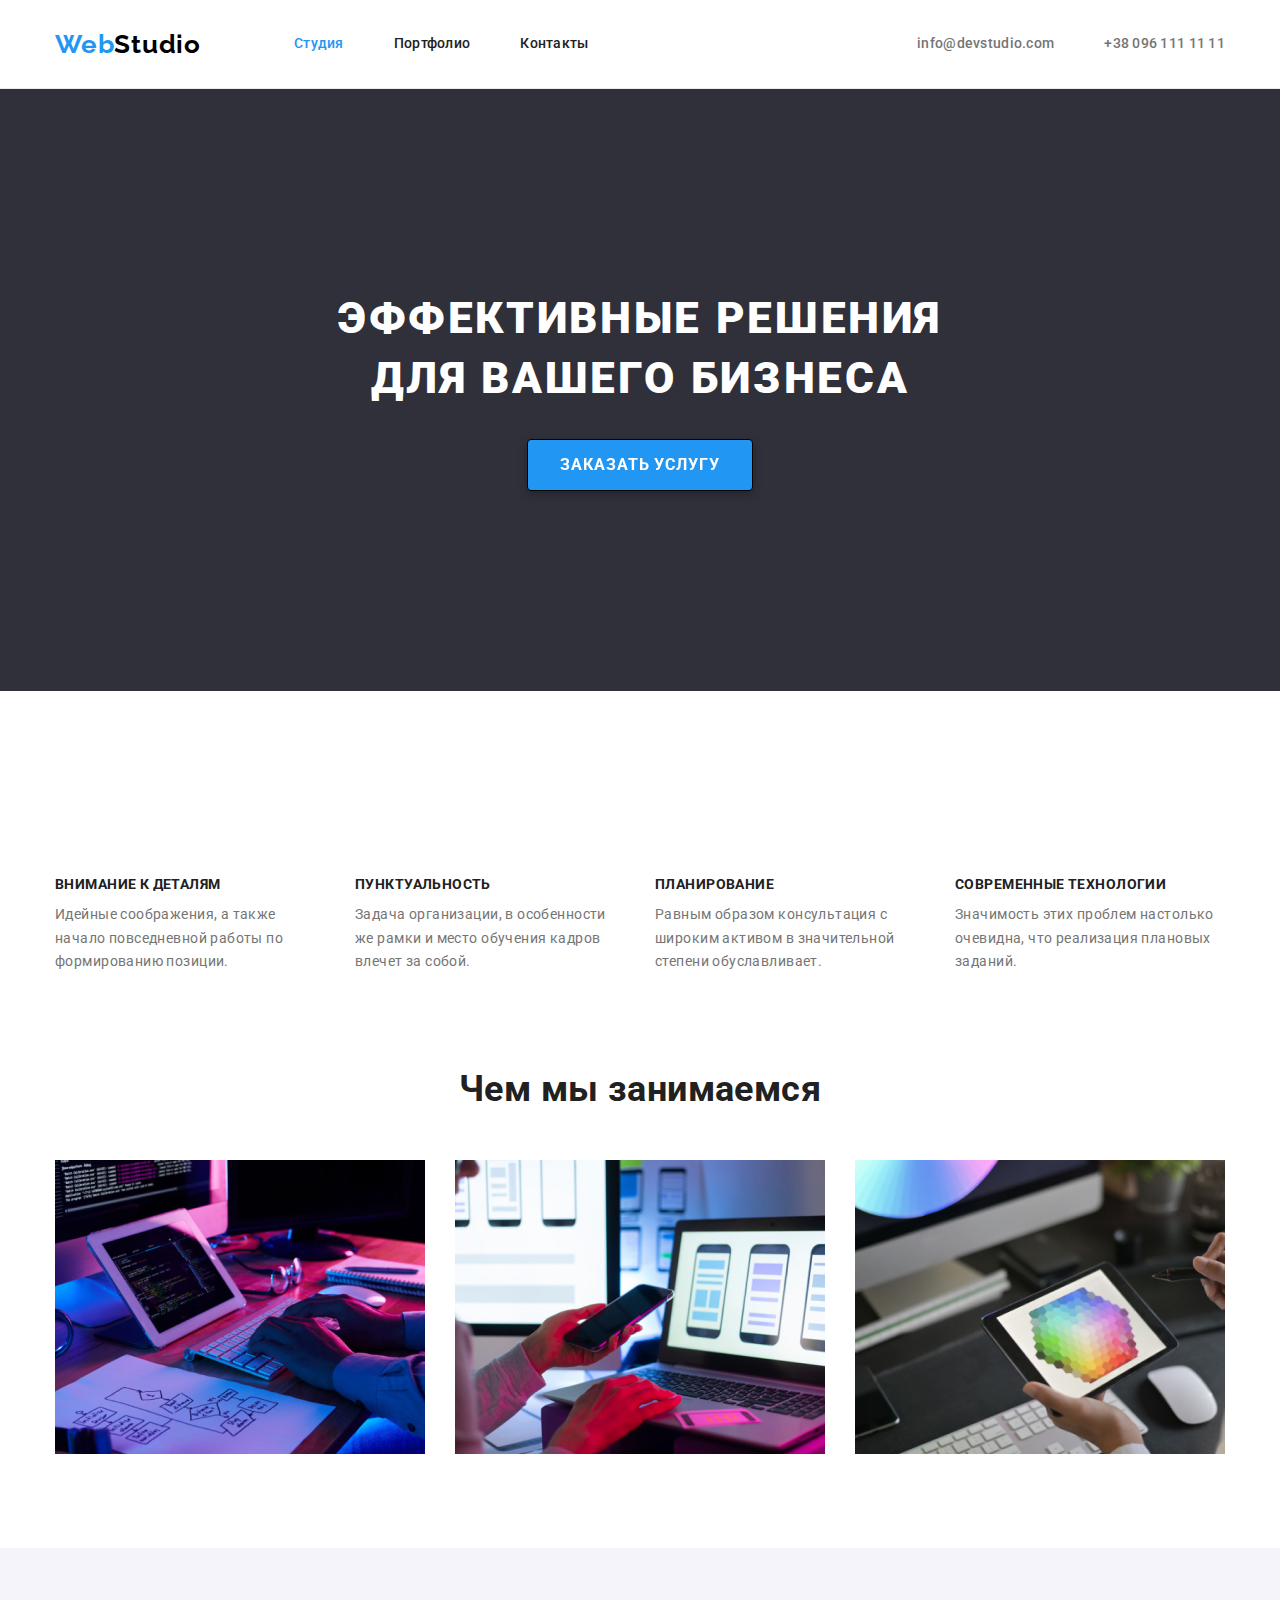
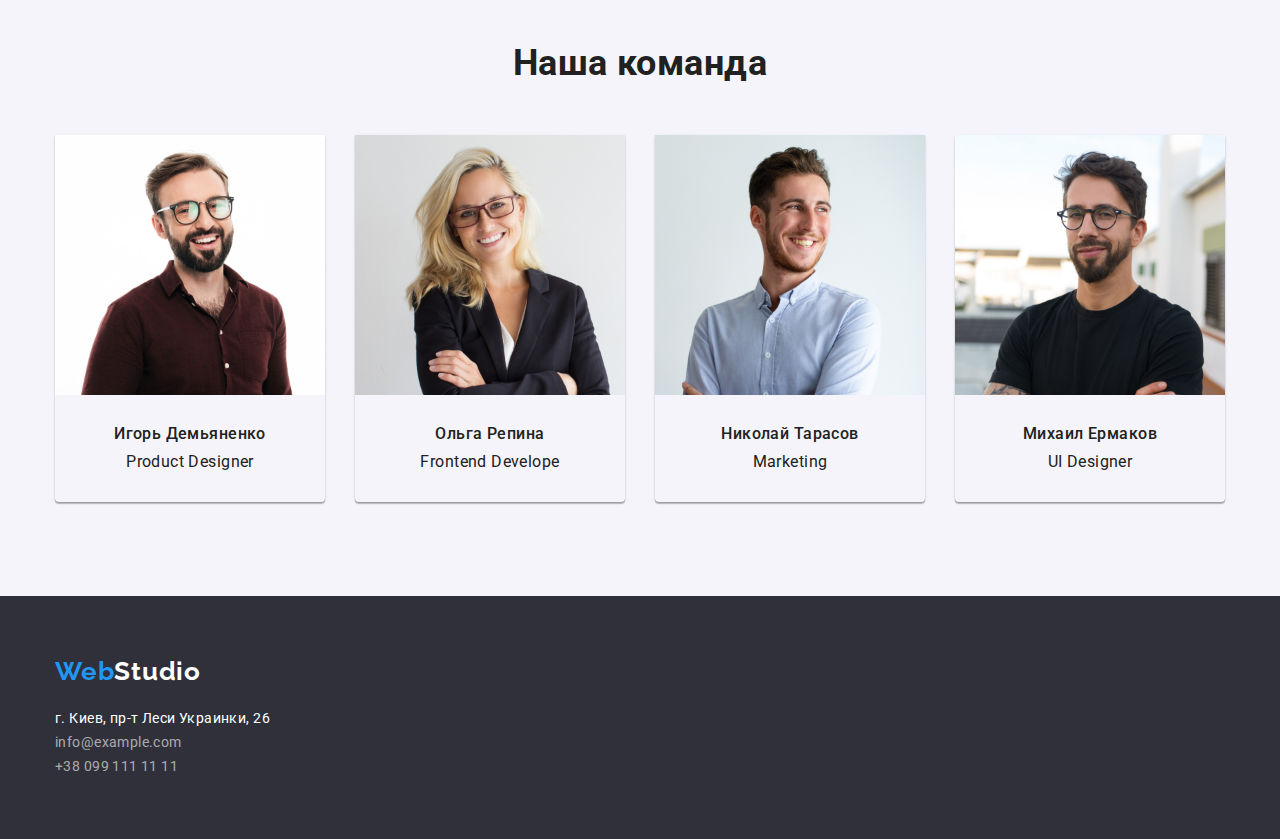
==== commit 26ca52e7: "перездача" ====
--- a/index.html
+++ b/index.html
@@ -22,13 +22,13 @@
      <div class="container header-container">
         <a href="" class="logo">Web<span class="logo-studio">Studio</span></a>
         <nav>
-            <ul class="site-nav list">
+            <ul class="site-nav">
                 <li class="header-item"><a href="" class="link current">Студия</a></li>
                 <li class="header-item"><a href="./portfolio.html" class="link">Портфолио</a></li>
                 <li class="header-item"><a href="" class="link">Контакты</a></li>
             </ul>
         </nav>
-        <ul class="auth-nav list ">
+        <ul class="auth-nav">
             <li class="header-item"><a href="mailto:info@devstudio.com" class="link">info@devstudio.com</a></li>
             <li class="header-item"><a href="tel:+380961111111" class="link">+38 096 111 11 11</a></li>
         </ul>
@@ -46,8 +46,8 @@
         <!--Особливості-->
          <section class="section">
             <div class="container">
-            <h2 hidden class="section-title">Особенности</h2>
-            <ul class="feature-items list">
+            <h2 class="section-title title-main">Особенности</h2>
+            <ul class="feature-items">
                 <li class="feature-content">
                     <h3 class="title">Внимание к деталям</h3>
                     <p>Идейные соображения, а также начало повседневной работы по формированию позиции.</p>
@@ -72,10 +72,10 @@
         </section>
     
         <!--Чим ми займаємося-->
-        <section class="section work">
+        <section class="section section-work">
             <div class="container">
             <h2 class="section-title">Чем мы занимаемся</h2>
-            <ul class="work list img">
+            <ul class="work">
                 <li class="work-items"><img src="./images/img1.jpg" alt="создание сайтов" width="370"> </li>
                 <li class="work-items"> <img src="./images/img1.2.jpg" alt="работа на электронных носителях" width="370"></li>
                 <li class="work-items"> <img src="./images/img1.3.jpg" alt="дизайн и графика" width="370"></li>
@@ -88,8 +88,7 @@
         <section class="team section">
             <div class="container">
             <h2 class="section-title">Наша команда</h2>
-            <ul class="team-items list">
-                <div class="card-content">
+            <ul class="team-items">
                 <li class="items-card"> 
                     <img src="./images/img.jpg" alt="фото дизайнер" width="270">
                      <div class="card-bottom">
@@ -97,47 +96,38 @@
                     <p class="text" lang="en">Product Designer</p> 
                     </div>
                 </li>
-                </div>
-                <div class="card-content">
                 <li class="items-card"><img src="./images/img2.jpg" alt="фото фронтэнд" width="270">
                     <div class="card-bottom">
                     <h3 class="title">Ольга Репина</h3>
                     <p class="text" lang="en">Frontend Develope</p>
-                    </div>
+                </div>
                 </li>
-                </div>
-                <div class="card-content">
                 <li class="items-card"><img src="./images/img3.jpg" alt="фото маркетолог" width="270">
                     <div class="card-bottom">
                     <h3 class="title">Николай Тарасов</h3>
                     <p class="text" lang="en">Marketing</p>
-                    </div>
+                </div>
                 </li>
-                </div>
-                <div class="card-content">
                 <li class="items-card"><img src="./images/img4.jpg" alt="фото інтерфейс дизайнер" width="270">
                     <div class="card-bottom">
                     <h3 class="title">Михаил Ермаков</h3>
                     <p class="text" lang="en">UI Designer</p>
                     </div>
                 </li>
-                </div>
             </ul>
             </div>
         </section>
     </main>
 
     <!--Підвал-->
-    <footer class="footer section">
+    <footer class="footer">
     <div class="container">
-        <div class="footer-logo">
-        <a href="" class="logo"> Web<span class="logo-white">Studio</span></a>
-        </div>
+        <a href="" class="logo logo-bottom"> Web<span class="logo-white logo-bottom">Studio</span></a>
         <address>
-            <ul class="list">
-                <li><a href="" class="footer-address">г. Киев, пр-т Леси Украинки, 26</a> </li>
-                <li><a href="mailto:info@example.com" class="footer-contacts">info@example.com</a></li>
-                <li><a href="tel:+380991111111" class="footer-contacts">+38 099 111 11 11</a></li>
+            <ul>
+                <li class="contact"><a href="" class="footer-address">г. Киев, пр-т Леси Украинки, 26</a> </li>
+                <li class="contact"><a href="mailto:info@example.com" class="footer-contacts">info@example.com</a></li>
+                <li class="contact"><a href="tel:+380991111111" class="footer-contacts">+38 099 111 11 11</a></li>
             </ul>
         </address>
         </div>
--- a/css/styles.css
+++ b/css/styles.css
@@ -20,7 +20,7 @@
 }
 
 .container {
-  width: 1230px;
+  width: 1200px;
   padding-left: 15px;
   padding-right: 15px;
   margin: 0 auto;
@@ -36,6 +36,7 @@
   max-width: 100%;
   height: auto;
 }
+
 /* знімаємо маржини з заголовків і абзаців */
 h1,
 h2,
@@ -46,7 +47,7 @@
 }
 
 /* обнуляція списку */
-.list {
+ul {
   list-style: none;
   padding: 0;
   margin: 0;
@@ -89,11 +90,14 @@
 .header-container {
   display: flex;
   align-items: center;
+}
+
+.page-header {
   border-bottom: 1px solid#ececec;
 }
-
 /* логотип */
 .logo {
+  display: block;
   color: var(--accent-color);
   text-decoration: none;
   font-family: Raleway, sans-serif;
@@ -102,27 +106,35 @@
   line-height: 1.19;
   letter-spacing: 0.03em;
   margin-right: 93px;
-  padding-top: 24px;
-  padding-bottom: 25px;
 }
 
 .logo-studio {
   color: #000000;
 }
+/* логотип футер */
 
 .logo-white {
   color: var(--text-white-color);
+}
+
+.logo-bottom {
+  margin-bottom: 20px;
+  margin-right: 0;
 }
 
 .header-item:not(:last-child) {
   margin-right: 50px;
 }
+
+.header-item {
+  padding-top: 32px;
+  padding-bottom: 32px;
+}
+
 /* навигація */
 .site-nav {
   display: flex;
   align-items: center;
-  padding-top: 32px;
-  padding-bottom: 32px;
 }
 
 .site-nav .link:hover,
@@ -137,8 +149,6 @@
   display: flex;
   margin-left: auto;
   align-items: center;
-  padding-top: 32px;
-  padding-bottom: 32px;
 }
 .auth-nav .link {
   color: var(--basic-text-color);
@@ -151,7 +161,8 @@
 
 /* герой */
 .hero {
-  display: flex;
+  padding-top: 200px;
+  padding-bottom: 200px;
   background-color: var(--bg-color);
   text-align: center;
 }
@@ -164,12 +175,11 @@
   letter-spacing: 0.06em;
   text-transform: uppercase;
 
-  min-width: 696px;
-  padding-top: 200px;
-  padding-left: 250px;
-  padding-right: 250px;
+  max-width: 696px;
+  margin: 0 auto;
   margin-bottom: 30px;
 }
+
 .primary {
   background-color: var(--accent-color);
   color: var(--text-white-color);
@@ -179,6 +189,7 @@
   padding: 10px 32px;
   min-width: 200px;
   margin: 0 auto;
+
   text-transform: uppercase;
   letter-spacing: 0.06em;
   border: 1px solid #000000;
@@ -210,33 +221,40 @@
   text-transform: uppercase;
   margin-bottom: 10px;
 }
+.title-main {
+  visibility: hidden;
+}
 /* чим ми займаємося */
-
+.section-work {
+  padding-top: 0;
+}
 .work {
   display: flex;
-  padding-top: 0;
   margin-left: calc(-1 * var(--card-set-marg));
-  margin-top: calc(-1 * var(--card-set-marg));
 }
 .work-items {
   flex-basis: calc(100% / 3 - var(--card-set-marg));
   margin-left: var(--card-set-marg);
-  margin-top: var(--card-set-marg);
 }
 
 /* команда */
+.team {
+  background-color: var(--secondary-bg-color);
+}
 
 .team-items {
   display: flex;
   margin-left: calc(-1 * var(--card-set-marg));
-  margin-top: calc(-1 * var(--card-set-marg));
 }
 
 .items-card {
   flex-basis: calc(100% / 4 - var(--card-set-marg));
   margin-left: var(--card-set-marg);
-  margin-top: var(--card-set-marg);
   overflow: hidden;
+
+  box-shadow: 0px 1px 3px rgba(0, 0, 0, 0.12), 0px 1px 1px rgba(0, 0, 0, 0.14),
+    0px 2px 1px rgba(0, 0, 0, 0.2);
+  border-radius: 0px 0px 4px 4px;
 }
 
 .team-items .title {
@@ -255,12 +273,6 @@
   text-align: center;
 }
 
-.card-content {
-  box-shadow: 0px 1px 3px rgba(0, 0, 0, 0.12), 0px 1px 1px rgba(0, 0, 0, 0.14),
-    0px 2px 1px rgba(0, 0, 0, 0.2);
-  border-radius: 0px 0px 4px 4px;
-}
-
 .card-bottom {
   padding-top: var(--card-set-marg);
   padding-bottom: var(--card-set-marg);
@@ -274,9 +286,10 @@
   padding-top: 60px;
   padding-bottom: 60px;
 }
-.footer-logo {
-  margin-bottom: 20px;
-}
+.contact-item:not(:last-child) {
+  margin-bottom: 9px;
+}
+
 .footer-address {
   color: var(--text-white-color);
   text-decoration: none;
@@ -288,6 +301,7 @@
   text-decoration: none;
   font-style: normal;
 }
+
 .footer-address:hover,
 .footer-address:focus {
   color: var(--accent-color);
@@ -304,8 +318,8 @@
   margin-right: 8px;
 }
 
-.filter-item {
-  margin-bottom: 34px;
+.filter {
+  margin-bottom: 56px;
 }
 
 .secondary {
@@ -322,6 +336,8 @@
 .button .secondary:focus {
   background-color: var(--accent-color);
   color: var(--text-white-color);
+  box-shadow: 0px 3px 1px rgba(0, 0, 0, 0.1), 0px 1px 2px rgba(0, 0, 0, 0.08),
+    0px 2px 2px rgba(0, 0, 0, 0.12);
 }
 
 .button .secondary.current {
